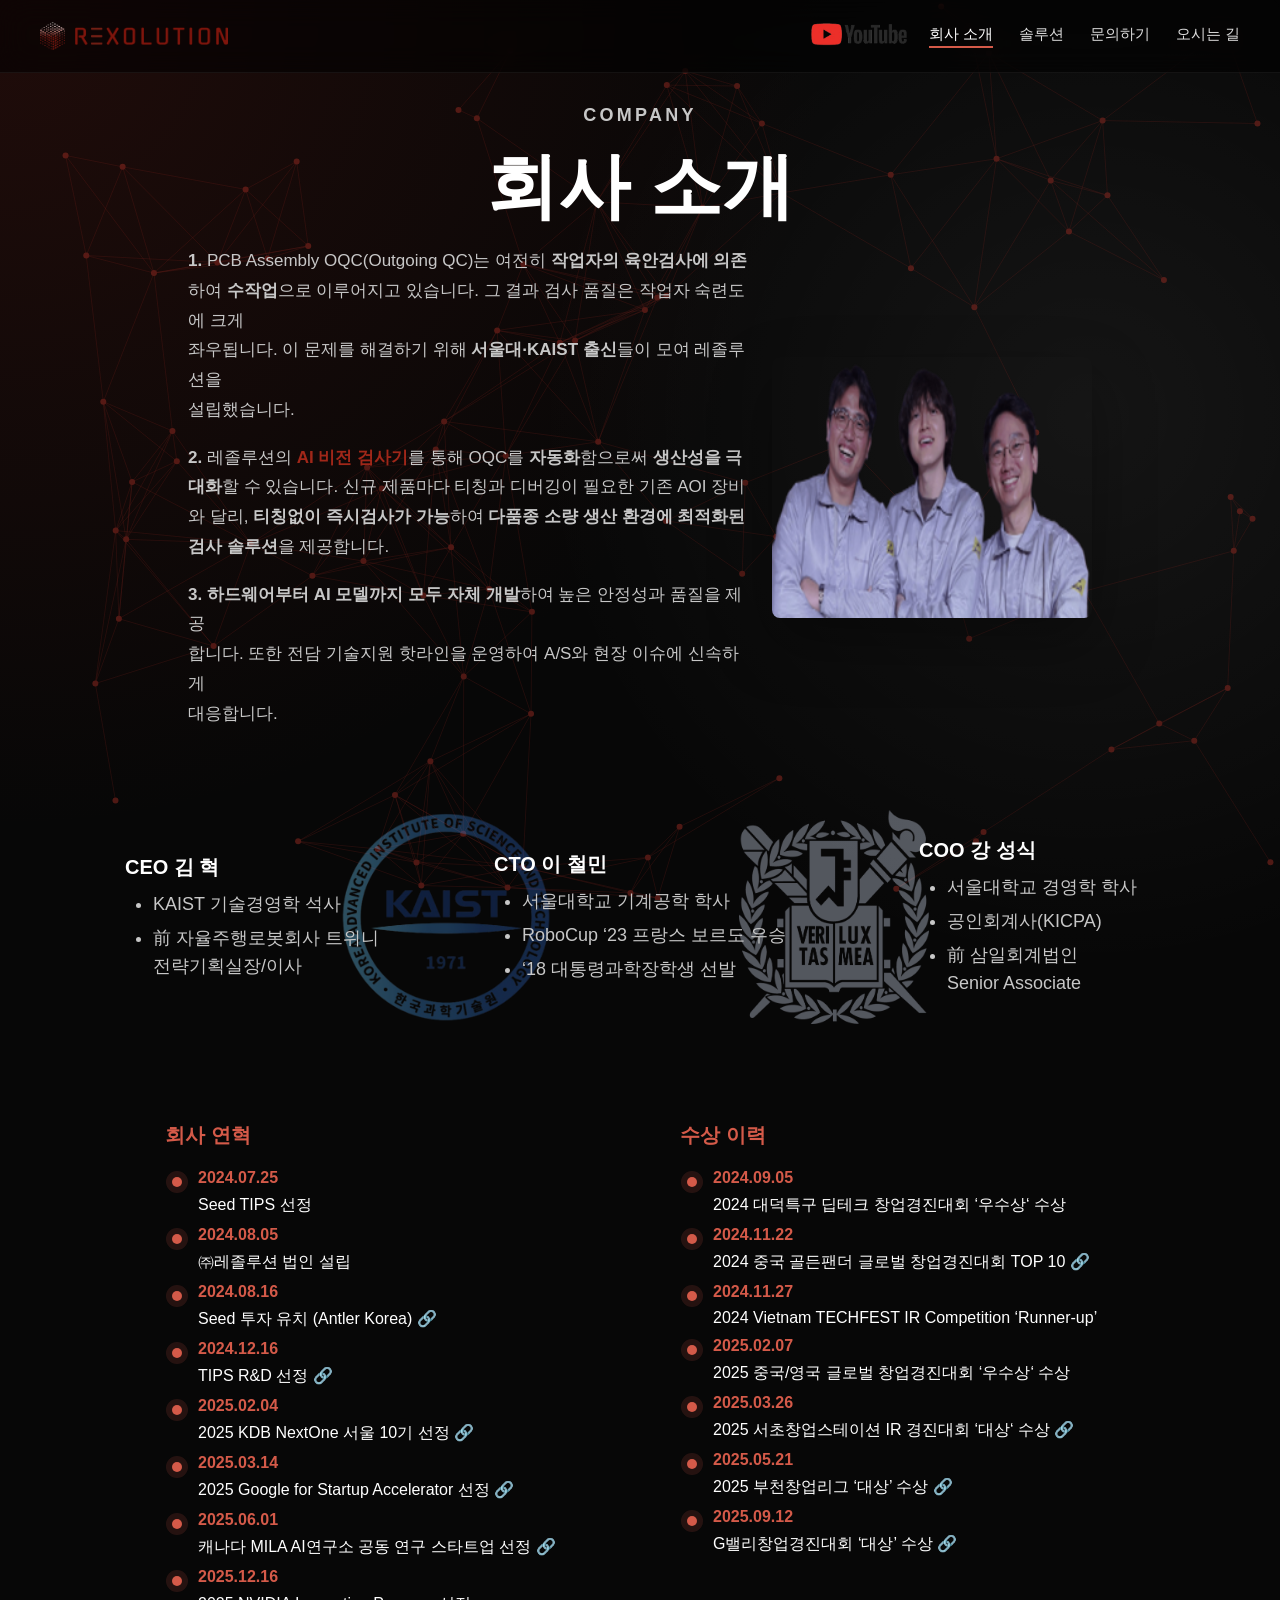
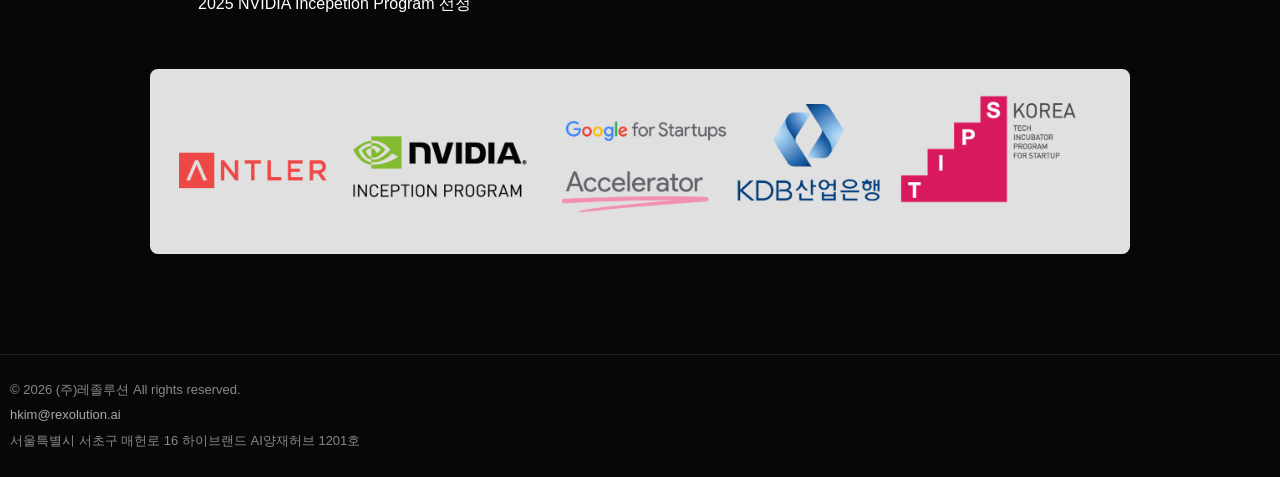
==== about.html @ be4650de "fix image path" ====
<!DOCTYPE html>
<html lang="ko">
<head>
<meta charset="UTF-8">
<meta name="viewport" content="width=device-width, initial-scale=1.0">
<title>About Us | Rexolution</title>
<link rel="stylesheet" href="style.css">
</head>

<body>

<canvas id="ai-bg"></canvas>

<nav>
  <a class="logo" href="index.html" aria-label="Rexolution home">
    <img src="images/logo.png" alt="Rexolution logo">
    <img src="images/text.png" alt="Rexolution">
  </a>
  <div class="nav-links">
    <a class="nav-youtube" href="https://www.youtube.com/@Rexolution_KOR" target="_blank" rel="noopener noreferrer" aria-label="Rexolution YouTube">
      <img src="images/youtube.png" alt="">
    </a>
    <a href="about.html" class="active" aria-current="page">회사 소개</a>
    <a href="solution.html">솔루션</a>
    <a href="contact.html">문의하기</a>
    <a href="map.html">오시는 길</a>
  </div>
</nav>

<main>
  <section class="page-hero">
    <div class="page-hero-inner about-page-hero-inner">
      <p class="eyebrow">Company</p>
      <h1>회사 소개</h1>
      <div class="about-hero-grid">
        <div class="about-hero-copy">
          <p>
            <strong>1. </strong> PCB Assembly OQC(Outgoing QC)는 여전히 <strong>작업자의 육안검사에 의존</strong>하여 <strong>수작업</strong>으로 이루어지고 있습니다. 그 결과 검사 품질은 작업자 숙련도에 크게<br>좌우됩니다. 이 문제를 해결하기 위해 <strong>서울대·KAIST 출신</strong>들이 모여 레졸루션을<br>설립했습니다.
          </p>
          <p>
            <strong>2. </strong> 레졸루션의 <strong class="ai-highlight">AI 비전 검사기</strong>를 통해 OQC를 <strong>자동화</strong>함으로써 <strong>생산성을 극대화</strong>할 수 있습니다. 신규 제품마다 티칭과 디버깅이 필요한 기존 AOI 장비와 달리, <strong>티칭없이 즉시검사가 가능</strong>하여 <strong>다품종 소량 생산 환경에 최적화된 검사 솔루션</strong>을 제공합니다.
          </p>
          <p>
            <strong>3. </strong> <strong>하드웨어부터 AI 모델까지 모두 자체 개발</strong>하여 높은 안정성과 품질을 제공<br>합니다. 또한 전담 기술지원 핫라인을 운영하여 A/S와 현장 이슈에 신속하게<br>대응합니다.
          </p>
        </div>
        <div class="about-hero-image">
          <img src="images/people.png" alt="Rexolution team">
        </div>
      </div>

    </div>
  </section>

  <section class="content">
    <div class="content-block">
      <div class="leadership-panel">
        <div class="leadership-grid">
          <article class="leader-profile">
            <h3>CEO 김 혁</h3>
            <ul style="margin-left:12px;">
              <li>KAIST 기술경영학 석사</li>
              <li>前 자율주행로봇회사 트위니<br>전략기획실장/이사</li>
            </ul>
          </article>

          <img class="team-emblem team-emblem-kaist" src="images/kaist.png" alt="KAIST">

          <article class="leader-profile">
            <h3>CTO 이 철민</h3>
            <ul style="margin-left:12px;">
              <li>서울대학교 기계공학 학사</li>
              <li>RoboCup ‘23 프랑스 보르도 <span class="nowrap">우승</span></li>
              <li>‘18 대통령과학장학생 선발</li>
            </ul>
          </article>

          <img class="team-emblem team-emblem-snu" src="images/snu.png" alt="Seoul National University">

          <article class="leader-profile">
            <h3>COO 강 성식</h3>
            <ul style="margin-left:12px;">
              <li>서울대학교 경영학 학사</li>
              <li>공인회계사(KICPA)</li>
              <li>前 삼일회계법인<br>Senior Associate</li>
            </ul>
          </article>
        </div>
      </div>
    </div>

    <div class="content-block">
      <div class="history-awards" style="margin-left:40px;">
      <!-- History -->
      <div>
        <h3 class="sub-title">회사 연혁</h3>
        <div class="timeline-item" style="margin-left:25px; margin-bottom:10px;">
          <div class="year">2024.07.25</div>
          Seed TIPS 선정
        </div>

        <div class="timeline-item" style="margin-left:25px; margin-bottom:10px;">
          <div class="year">2024.08.05</div>
          ㈜레졸루션 법인 설립
        </div>

        <div class="timeline-item" style="margin-left:25px; margin-bottom:10px;">
          <div class="year">2024.08.16</div>
          <a href="https://www.unicornfactory.co.kr/article/2024100914080270742" target="_blank">
            Seed 투자 유치 (Antler Korea) 🔗
          </a>
        </div>

        <div class="timeline-item" style="margin-left:25px; margin-bottom:10px;">
          <div class="year">2024.12.16</div>
          <a href="https://www.mt.co.kr/future/2025/01/13/2025011314553277675" target="_blank">
            TIPS R&D 선정 🔗
          </a>
        </div>

        <div class="timeline-item" style="margin-left:25px; margin-bottom:10px;">
          <div class="year">2025.02.04</div>
          <a href="http://www.sbiztoday.kr/news/articleView.html?idxno=23555" target="_blank">
            2025 KDB NextOne 서울 10기 선정 🔗
          </a>
        </div>

        <div class="timeline-item" style="margin-left:25px; margin-bottom:10px;">
          <div class="year">2025.03.14</div>
          <a href="https://www.unicornfactory.co.kr/article/2025062415563980810" target="_blank">
            2025 Google for Startup Accelerator 선정 🔗
          </a>
        </div>

        <div class="timeline-item" style="margin-left:25px; margin-bottom:10px;">
          <div class="year">2025.06.01</div>
          <a href="https://platum.kr/archives/272086" target="_blank">
            캐나다 MILA AI연구소 공동 연구 스타트업 선정 🔗
          </a>
        </div>

        <div class="timeline-item" style="margin-left:25px; margin-bottom:10px;">
          <div class="year">2025.12.16</div>
            2025 NVIDIA Incepetion Program 선정
        </div>
      </div>

      <!-- Awards -->
      <div>
        <h3 class="sub-title">수상 이력</h3>
        <div class="timeline-item" style="margin-left:25px; margin-bottom:10px;">
          <div class="year">2024.09.05</div>
          2024 대덕특구 딥테크 창업경진대회 ‘우수상‘ 수상
        </div>

        <div class="timeline-item" style="margin-left:25px; margin-bottom:10px;">
          <div class="year">2024.11.22</div>
          <a href="https://wowtale.net/2024/11/26/233694/" target="_blank">
            2024 중국 골든팬더 글로벌 창업경진대회 TOP 10 🔗
          </a>
        </div>

        <div class="timeline-item" style="margin-left:25px; margin-bottom:10px;">
          <div class="year">2024.11.27</div>
          2024 Vietnam TECHFEST IR Competition ‘Runner-up’
        </div>

        <div class="timeline-item" style="margin-left:25px; margin-bottom:10px;">
          <div class="year">2025.02.07</div>
          2025 중국/영국 글로벌 창업경진대회 ‘우수상‘ 수상
        </div>

        <div class="timeline-item" style="margin-left:25px; margin-bottom:10px;">
          <div class="year">2025.03.26</div>
          <a href="https://blog.naver.com/bakbht/223829541240" target="_blank">
            2025 서초창업스테이션 IR 경진대회 ‘대상‘ 수상 🔗
          </a>
        </div>

        <div class="timeline-item" style="margin-left:25px; margin-bottom:10px;">
          <div class="year">2025.05.21</div>
          <a href="https://www.ohmynews.com/NWS_Web/View/at_pg.aspx?CNTN_CD=A0003135149" target="_blank">
            2025 부천창업리그 ‘대상’ 수상 🔗
          </a>
        </div>

        <div class="timeline-item" style="margin-left:25px; margin-bottom:10px;">
          <div class="year">2025.09.12</div>
          <a href="https://www.todayenergy.kr/news/articleView.html?idxno=288999" target="_blank">
            G밸리창업경진대회 ‘대상’ 수상 🔗
          </a>
        </div>
      </div>
    </div>
      <div class="partner-panel">
        <img class="partner-image" src="images/partner.png" alt="Rexolution partners">
      </div>
    </div>
  </section>
</main>

<script src="bg.js"></script>
<footer class="site-footer">
  <p>© 2026 (주)레졸루션 All rights reserved.</p>
  <p><a href="mailto:hkim@rexolution.ai">hkim@rexolution.ai</a></p>
  <p>서울특별시 서초구 매헌로 16 하이브랜드 AI양재허브 1201호</p>
</footer>
</body>
</html>
---- style.css ----
:root {
  --main-red: #7a1e14;
  --accent: #d45a49;
  --bg: #070707;
  --panel: rgba(17, 17, 17, 0.84);
  --border: rgba(255, 255, 255, 0.1);
  --text: #ffffff;
  --text-soft: #c7c7c7;
  --shadow: 0 24px 60px rgba(0, 0, 0, 0.35);
}

* {
  margin: 0;
  padding: 0;
  box-sizing: border-box;
}

html {
  scroll-behavior: smooth;
}

body {
  min-height: 100vh;
  overflow-x: hidden;
  font-family: "Segoe UI", sans-serif;
  color: var(--text);
  background:
    radial-gradient(circle at top left, rgba(122, 30, 20, 0.22), transparent 34%),
    radial-gradient(circle at 85% 20%, rgba(255, 255, 255, 0.06), transparent 28%),
    var(--bg);
}

/* AI Background */
#ai-bg {
  position: fixed;
  inset: 0;
  width: 100%;
  height: 100%;
  z-index: 0;
  opacity: 0.42;
  pointer-events: none;
}

main,
section {
  position: relative;
  z-index: 1;
}

/* NAV */
nav {
  position: fixed;
  top: 0;
  left: 0;
  z-index: 20;
  width: 100%;
  padding: 22px 40px;
  display: flex;
  justify-content: space-between;
  align-items: center;
  gap: 20px;
  background: rgba(0, 0, 0, 0.55);
  backdrop-filter: blur(14px);
  border-bottom: 1px solid rgba(255, 255, 255, 0.06);
}

.logo {
  display: flex;
  align-items: center;
  gap: 10px;
  text-decoration: none;
}

.logo img:first-child {
  height: 28px;
}

.logo img:last-child {
  height: 18px;
}

.nav-links {
  display: flex;
  align-items: center;
  flex-wrap: wrap;
  gap: 26px;
}

.nav-links a {
  position: relative;
  padding-bottom: 4px;
  color: #ddd;
  text-decoration: none;
  font-size: 15px;
  transition: color 0.2s ease;
}

.nav-links .nav-youtube {
  display: block;
  position: relative;
  width: 106px;
  height: 26px;
  margin-right: -14px;
  overflow: hidden;
  padding-bottom: 0;
}

.nav-youtube img {
  display: block;
  position: absolute;
  left: -57px;
  top: -40px;
  max-width: none;
  width: auto;
  height: 110px;
  object-fit: contain;
}

.nav-links a::after {
  content: "";
  position: absolute;
  left: 0;
  bottom: 0;
  width: 100%;
  height: 2px;
  background: var(--accent);
  transform: scaleX(0);
  transform-origin: left;
  transition: transform 0.2s ease;
}

.nav-links .nav-youtube::after {
  display: none;
}

.nav-links a:hover,
.nav-links a.active {
  color: #fff;
}

.nav-links a:hover::after,
.nav-links a.active::after {
  transform: scaleX(1);
}

/* HERO */
.hero,
.page-hero {
  display: flex;
  align-items: center;
  justify-content: center;
  text-align: center;
  padding-left: 24px;
  padding-right: 24px;
}

.hero {
  min-height: 100vh;
  padding-top: 120px;
  padding-bottom: 80px;
}

.page-hero {
  min-height: 240px;
  padding-top: 100px;
  padding-bottom: 40px;
}

.hero-inner,
.page-hero-inner {
  max-width: 760px;
}

.eyebrow {
  margin-bottom: 18px;
  color: var(--accent);
  font-size: 14px;
  font-weight: 700;
  letter-spacing: 0.18em;
  text-transform: uppercase;
}

.hero h1,
.page-hero h1 {
  margin-bottom: 22px;
  font-size: clamp(44px, 9vw, 72px);
  line-height: 1.05;
}

.hero p,
.page-hero p,
.card p,
.timeline-item p {
  color: var(--text-soft);
  line-height: 1.7;
}

.hero p {
  font-size: 20px;
}

.page-hero p {
  font-size: 18px;
}

.about-page-hero-inner {
  width: 100%;
  max-width: 1120px;
}

.about-hero-grid {
  display: grid;
  grid-template-columns: minmax(0, 560px) minmax(260px, 320px);
  gap: 24px;
  align-items: center;
  justify-content: center;
  margin-top: 8px;
  text-align: left;
}

.about-hero-copy {
  display: grid;
  gap: 18px;
  max-width: 560px;
}

.about-hero-copy p {
  margin: 0;
  color: var(--text-soft);
  font-size: 17px;
  line-height: 1.75;
}

.about-hero-copy strong {
  color: inherit;
  font-weight: 800;
}

.about-hero-copy .ai-highlight {
  color: #a02719;
  font-weight: 800;
}

.about-hero-image {
  justify-self: start;
  width: min(100%, 350px);
}

.about-hero-image img {
  display: block;
  width: 100%;
  border-radius: 8px;
  box-shadow: var(--shadow);
}

.highlight {
  color: var(--accent);
}

/* BUTTON */
.btn {
  margin-top: 30px;
  display: inline-block;
  padding: 14px 28px;
  border-radius: 999px;
  color: white;
  text-decoration: none;
  background: linear-gradient(135deg, var(--main-red), #9b2d21);
  box-shadow: var(--shadow);
  transition: transform 0.2s ease, box-shadow 0.2s ease;
}

.btn:hover {
  transform: translateY(-1px);
  box-shadow: 0 18px 40px rgba(122, 30, 20, 0.35);
}

.hero-actions {
  display: flex;
  justify-content: center;
  flex-wrap: wrap;
  gap: 14px;
}

/* CONTENT */
.content {
  max-width: 1150px;
  margin: 0 auto 100px;
  padding: 0 60px;
}

.section-title {
  margin-bottom: 18px;
  font-size: 32px;
}

.section-copy {
  max-width: 760px;
  margin: 0 auto 36px;
  color: var(--text-soft);
  text-align: center;
  line-height: 1.7;
}

.content-block + .content-block {
  margin-top: 56px;
}

.leadership-panel {
  width: min(100vw - 48px, 1280px);
  min-height: 180px;
  margin-left: 50%;
  padding: 42px 36px;
  border: 0;
  background: transparent;
  box-shadow: none;
  color: var(--text);
  transform: translateX(-50%);
}

.team-emblem {
  position: relative;
  z-index: 0;
  align-self: center;
  justify-self: center;
  width: 188px;
  max-width: none;
  max-height: 214px;
  object-fit: contain;
  opacity: 0.38;
  pointer-events: none;
}

.team-emblem-kaist {
  width: 210px;
}

.team-emblem-snu {
  width: 194px;
}

.leadership-grid {
  display: grid;
  width: min(100%, 1120px);
  margin: 0 auto;
  grid-template-columns: minmax(220px, 1fr) 44px minmax(220px, 1fr) 44px minmax(220px, 1fr);
  gap: 0;
  align-items: center;
}

.leader-profile {
  position: relative;
  z-index: 1;
  width: max-content;
  max-width: 100%;
  justify-self: center;
}

.leader-profile h3 {
  margin-bottom: 10px;
  color: var(--text);
  font-size: 20px;
  font-weight: 800;
}

.leader-profile ul {
  display: grid;
  gap: 6px;
  margin: 0;
  padding-left: 16px;
}

.leader-profile li {
  color: var(--text-soft);
  font-size: 18px;
  line-height: 1.55;
}

.partner-panel {
  width: min(100%, 980px);
  margin: 44px auto 0;
  padding: 24px 28px;
  border: 1px solid rgba(255, 255, 255, 0.24);
  border-radius: 8px;
  background: rgba(255, 255, 255, 0.88);
  backdrop-filter: blur(8px);
}

.partner-image {
  display: block;
  width: 100%;
  margin: 0 auto;
}

.nowrap {
  white-space: nowrap;
}

.grid,
.contact-grid {
  display: grid;
  grid-template-columns: repeat(auto-fit, minmax(230px, 1fr));
  gap: 20px;
}

.card-grid {
  display: grid;
  grid-template-columns: repeat(2, 1fr);  /* 2칸 */
  gap: 30px;
}

@media (max-width: 768px) {
  .card-grid {
    grid-template-columns: 1fr;
  }
}

@media (max-width: 768px) {
  .card {
    padding: 20px;
  }
}

@media (max-width: 768px) {
  .section-title {
    font-size: 22px;
  }

  .card h3 {
    font-size: 18px;
  }
}

.card {
  padding: 28px;
  border: 1px solid var(--border);
  border-radius: 20px;
  background: var(--panel);
  box-shadow: var(--shadow);
  backdrop-filter: blur(12px);
}

.card:hover {
  transform: translateY(-8px);   /* 살짝 위로 */
  box-shadow: 0 10px 30px rgba(0,0,0,0.4);
  border-color: var(--main-red);   /* 포인트 컬러 강조 */
  border-width: 2px;
}

@media (max-width: 768px) {
  .card:hover {
    transform: none;
    box-shadow: none;
  }
}

.card.no-hover:hover {
  transform: none;
  box-shadow: none;
  border-color: rgba(255,255,255,0.05);
  background: #111;
}

.card.no-hover:hover h3 {
  color: inherit;
}

.card h3 {
  margin-bottom: 12px;
  font-size: 20px;
}

/* TIMELINE */
.timeline {
  display: grid;
  gap: 24px;
  margin-left: 30px;
  padding-left: 26px;
  border-left: 2px solid rgba(212, 90, 73, 0.65);
}

.timeline-item {
  position: relative;
  padding-left: 8px;
}

.timeline-item::before {
  content: "";
  position: absolute;
  left: -18px;
  top: 8px;
  width: 10px;
  height: 10px;
  border-radius: 999px;
  background: var(--accent);
  box-shadow: 0 0 0 6px rgba(212, 90, 73, 0.15);
}

.year {
  margin-bottom: 8px;
  color: var(--accent);
  font-weight: 700;
}

.timeline-item a,
.contact-link {
  color: white;
  text-decoration: none;
}

.timeline-item a:hover,
.contact-link:hover {
  color: var(--accent);
}

.contact-link {
  word-break: break-word;
}

/* MOBILE */
@media (max-width: 768px) {
  nav {
    padding: 18px 20px;
    flex-wrap: wrap;
  }

  .logo img:first-child {
    height: 24px;
  }

  .logo img:last-child {
    height: 16px;
  }

  .nav-links {
    width: 100%;
    gap: 18px;
  }

  .hero h1,
  .page-hero h1 {
    font-size: clamp(36px, 12vw, 48px);
  }

  .hero {
    padding-top: 160px;
    padding-bottom: 72px;
  }

  .hero p,
  .page-hero p {
    font-size: 16px;
  }

  .page-hero {
    min-height: auto;
    padding-top: 140px;
    padding-bottom: 28px;
  }

  .about-hero-grid {
    grid-template-columns: 1fr;
    gap: 18px;
    text-align: left;
  }

  .about-hero-copy p {
    font-size: 15px;
  }

  .about-hero-image {
    max-width: 420px;
    margin: 0 auto;
  }

  .content {
    margin-bottom: 72px;
    padding: 0 20px;
  }

  .section-title {
    font-size: 28px;
  }

  .leadership-panel {
    padding: 28px 22px;
  }

  .leadership-grid {
    grid-template-columns: 1fr;
    gap: 10px;
  }

  .team-emblem {
    width: 170px;
    max-height: 188px;
    opacity: 0.32;
  }
}

.grid.team-grid {
  display: grid;
  grid-template-columns: repeat(3, 1fr);
  gap: 20px;
}

.team-card {
  display: flex;
  align-items: flex-start;
  gap: 18px;
}

.team-card-media {
  flex: 0 0 104px;
}

.team-card-media img {
  display: block;
  width: 100%;
  aspect-ratio: 3 / 4;
  object-fit: cover;
  border-radius: 14px;
}

.team-card-body {
  flex: 1;
  min-width: 0;
}

.team-card-header {
  margin-bottom: 12px;
}

.team-card-header h3 {
  margin-bottom: 4px;
}

.team-card-header p {
  margin: 0;
  color: var(--text-soft);
  font-size: 15px;
  font-weight: 600;
}

.team-description {
  display: grid;
  gap: 4px;
}

.team-description p {
  margin: 0;
  line-height: 1.6;
}

@media (max-width: 900px) {
  .grid.team-grid {
    grid-template-columns: repeat(2, 1fr);
  }
}

@media (max-width: 600px) {
  .grid.team-grid {
    grid-template-columns: 1fr;
  }

  .team-card {
    gap: 14px;
  }

  .team-card-media {
    flex-basis: 88px;
  }

  .team-card-header h3 {
    font-size: 18px;
  }

  .team-card-header p {
    font-size: 14px;
  }
}

.link-icon {
  font-size: 12px;
  margin-left: 6px;
  opacity: 0.7;
}

.linkedin img {
  vertical-align: middle;
  opacity: 0.7;
  transition: 0.2s;
}

.linkedin img:hover {
  opacity: 1;
  transform: translateY(-2px);
}

.history-awards {
  display:grid;
  grid-template-columns: 1fr 1fr;
  gap:40px;
}

@media (max-width: 768px) {
  .history-awards {
    grid-template-columns: 1fr;
  }
}

.sub-title {
  margin-bottom:20px;
  font-size:20px;
  font-weight:600;
  color:var(--accent);
}

.name-row {
  display: flex;
  align-items: center;
  gap: 8px;
}

.name-row h3 {
  margin: 0;
}

.contact-grid {
  display: grid;
  grid-template-columns: 1fr; /* 위아래 배치 */
  gap: 20px;
}

.contact-form {
  display:flex;
  flex-direction:column;
  gap:14px;
}

.form-row {
  display:flex;
  gap:10px;
}

.form-row input {
  flex:1;
}

.contact-form input,
.contact-form textarea {
  background:#0e0e0e;
  border:1px solid #333;
  padding:12px;
  color:white;
  border-radius:6px;
  box-sizing: border-box;
}

.contact-form textarea {
  height:140px;
  resize:none;
}

.contact-form .btn.contact-submit {
  width: auto;
  min-width: 170px;
  margin-top: 6px;
  align-self: center;
  padding-left: 22px;
  padding-right: 22px;
  text-align: center;
}

.contact-form input:focus,
.contact-form textarea:focus {
  outline:none;
  border-color:var(--main-red);
}

.site-footer {
  margin-top: 80px;
  padding: 20px 10px;
  text-align: left;
  font-size: 13px;
  color: #888;
  border-top: 1px solid rgba(255,255,255,0.1);
}

.site-footer a {
  color: #aaa;
  text-decoration: none;
}

.site-footer a:hover {
  color: #fff;
}

.site-footer p {
  margin: 5px 0;
}

.site-footer {
  line-height: 1.6;
}

.video-wrap {
  width: 60%;
  aspect-ratio: 16 / 9;
}

.solution-video-section {
  display: flex;
  flex-direction: column;
  align-items: center;
  margin-bottom: 15px;
}

.video-switcher {
  display: flex;
  justify-content: center;
  flex-wrap: wrap;
  gap: 12px;
  margin-top: 18px;
}

.video-switch-button {
  margin-top: 0;
  border: 0;
  cursor: pointer;
  font: inherit;
}

.video-switch-button.active {
  box-shadow: 0 0 0 2px rgba(255, 255, 255, 0.2), var(--shadow);
}

/* 🔥 모바일 */
@media (max-width: 768px) {
  .video-wrap {
    width: 90%;
  }
  .video-switcher {
    width: 90%;
  }
  .form-row {
    flex-direction: column;
  }
}

.ai-vision-card {
  margin-top: 28px;
  padding: 24px 28px;
  border: 1px solid var(--border);
  border-radius: 20px;
  background: var(--panel);
  box-shadow: var(--shadow);
  backdrop-filter: blur(12px);
}

.ai-vision-card + .ai-vision-card {
  margin-top: 40px;
}

.ai-vision-title-card {
  margin-bottom: 20px;
}

.ai-vision-title-card h3 {
  margin-bottom: 10px;
  font-size: 24px;
}

.ai-vision-title-card p {
  color: var(--text-soft);
  line-height: 1.7;
}

.defect-scope-list {
  display: grid;
  gap: 28px;
}

.defect-type-group p {
  margin-bottom: 14px;
  color: var(--text-soft);
  line-height: 1.7;
}

.defect-type-group strong {
  color: var(--text);
  font-weight: 800;
}

.defect-type-images {
  display: grid;
  gap: 12px;
}

.defect-type-images img {
  display: block;
  width: 100%;
  border-radius: 12px;
  background: #111;
}

.top-pair-grid,
.ai-pair-grid {
  display: grid;
  grid-template-columns: repeat(2, 1fr);
  gap: 20px;
}

.ai-tech2-grid {
  display: grid;
  grid-template-columns: 1fr;
  gap: 24px;
}

.ai-pair-images {
  display: grid;
  grid-template-columns: 1fr 1fr;
  gap: 12px;
  align-items: center;
}

.ai-pair-images img {
  width: 100%;
  display: block;
  border-radius: 12px;
  background: #111;
}

/* 기존 개별 작은 카드 테두리 제거 */
.ai-pair-card,
.ai-vision-group {
  padding: 0;
  border: 0;
  background: transparent;
}

@media (max-width: 768px) {
  .ai-vision-card {
    padding: 20px;
  }

  .top-pair-grid,
  .ai-pair-grid,
  .ai-pair-images {
    grid-template-columns: 1fr;
  }

  .ai-vision-title-card h3 {
    font-size: 20px;
  }
}

.ai-tech2-grid {
  display: grid;
  grid-template-columns: 1fr 1fr;
  gap: 24px;
}

.ai-tech2-column {
  display: flex;
  flex-direction: column;
  gap: 14px;
  padding: 18px;
  border: 1px solid var(--border);
  border-radius: 16px;
  background: rgba(255,255,255,0.02);
}

.ai-tech2-label {
  margin: 0;
  font-size: 18px;
  font-weight: 700;
  color: var(--accent);
  text-align: center;
}

.ai-tech2-images {
  display: grid;
  grid-template-columns: 1fr 1fr;
  gap: 12px;
}

.ai-tech2-images img {
  width: 100%;
  display: block;
  border-radius: 12px;
  background: #111;
}

@media (max-width: 768px) {
  .ai-tech2-grid {
    grid-template-columns: 1fr;
  }
}
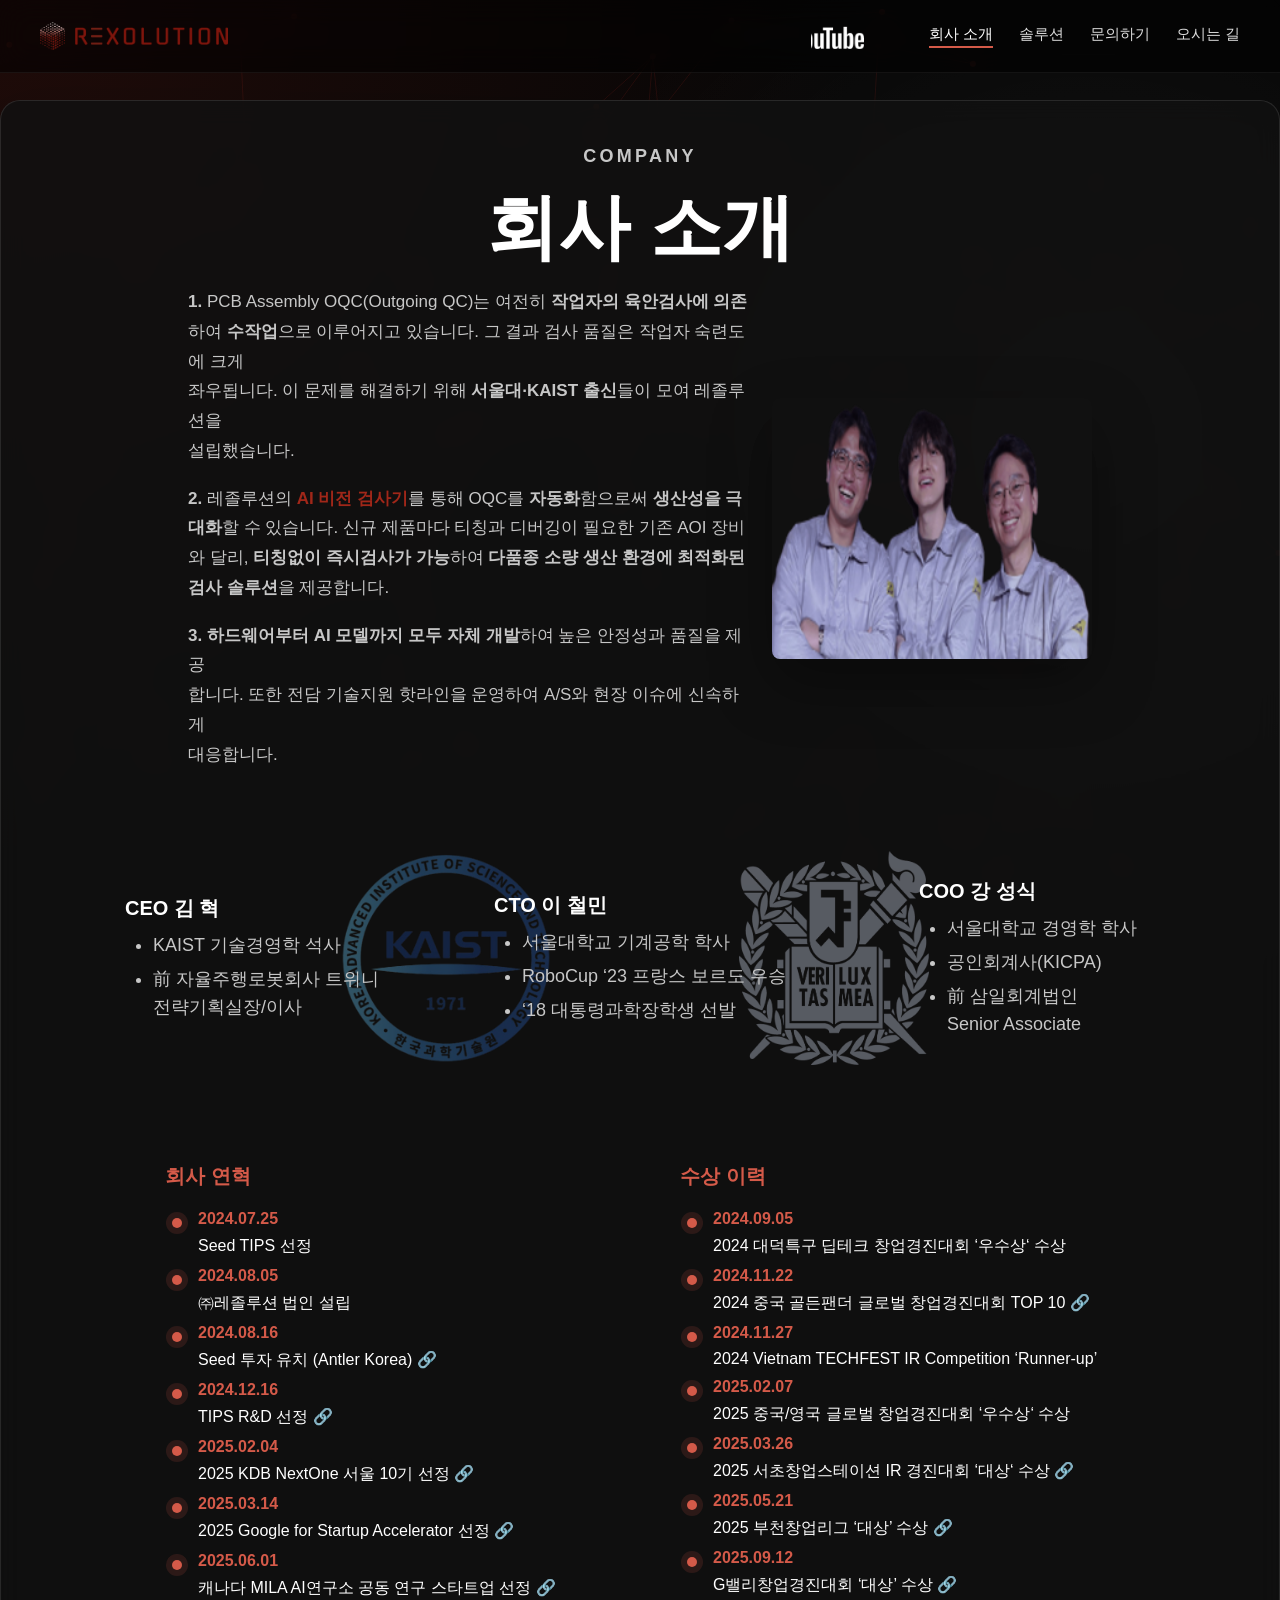
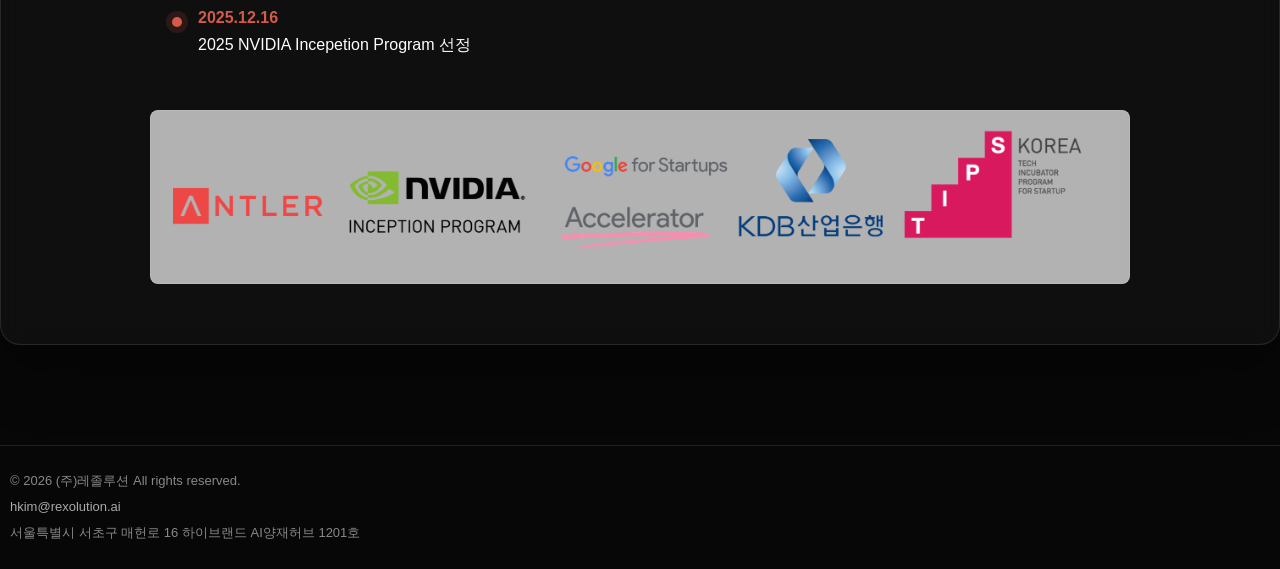
==== commit b9062ae5: "fix image path" ====
--- a/about.html
+++ b/about.html
@@ -28,6 +28,7 @@
 </nav>
 
 <main>
+  <div class="about-card-shell">
   <section class="page-hero">
     <div class="page-hero-inner about-page-hero-inner">
       <p class="eyebrow">Company</p>
@@ -197,6 +198,7 @@
       </div>
     </div>
   </section>
+  </div>
 </main>
 
 <script src="bg.js"></script>
--- a/style.css
+++ b/style.css
@@ -203,6 +203,26 @@
   font-size: 18px;
 }
 
+.about-card-shell {
+  max-width: 1280px;
+  margin: 100px auto 100px;
+  padding: 0 0 60px;
+  border: 1px solid var(--border);
+  border-radius: 20px;
+  background: var(--panel);
+  box-shadow: var(--shadow);
+  backdrop-filter: blur(12px);
+}
+
+.about-card-shell .page-hero {
+  min-height: auto;
+  padding-top: 40px;
+}
+
+.about-card-shell .content {
+  margin-bottom: 0;
+}
+
 .about-page-hero-inner {
   width: 100%;
   max-width: 1120px;
@@ -379,11 +399,11 @@
 .partner-panel {
   width: min(100%, 980px);
   margin: 44px auto 0;
-  padding: 24px 28px;
-  border: 1px solid rgba(255, 255, 255, 0.24);
+  padding: 18px 22px;
+  border: 1px solid rgba(255, 255, 255, 0.12);
   border-radius: 8px;
-  background: rgba(255, 255, 255, 0.88);
-  backdrop-filter: blur(8px);
+  background: rgba(255, 255, 255, 0.68);
+  backdrop-filter: blur(6px);
 }
 
 .partner-image {
@@ -558,6 +578,15 @@
     padding-bottom: 28px;
   }
 
+  .about-card-shell {
+    margin: 120px 16px 72px;
+    padding-bottom: 36px;
+  }
+
+  .about-card-shell .page-hero {
+    padding-top: 32px;
+  }
+
   .about-hero-grid {
     grid-template-columns: 1fr;
     gap: 18px;
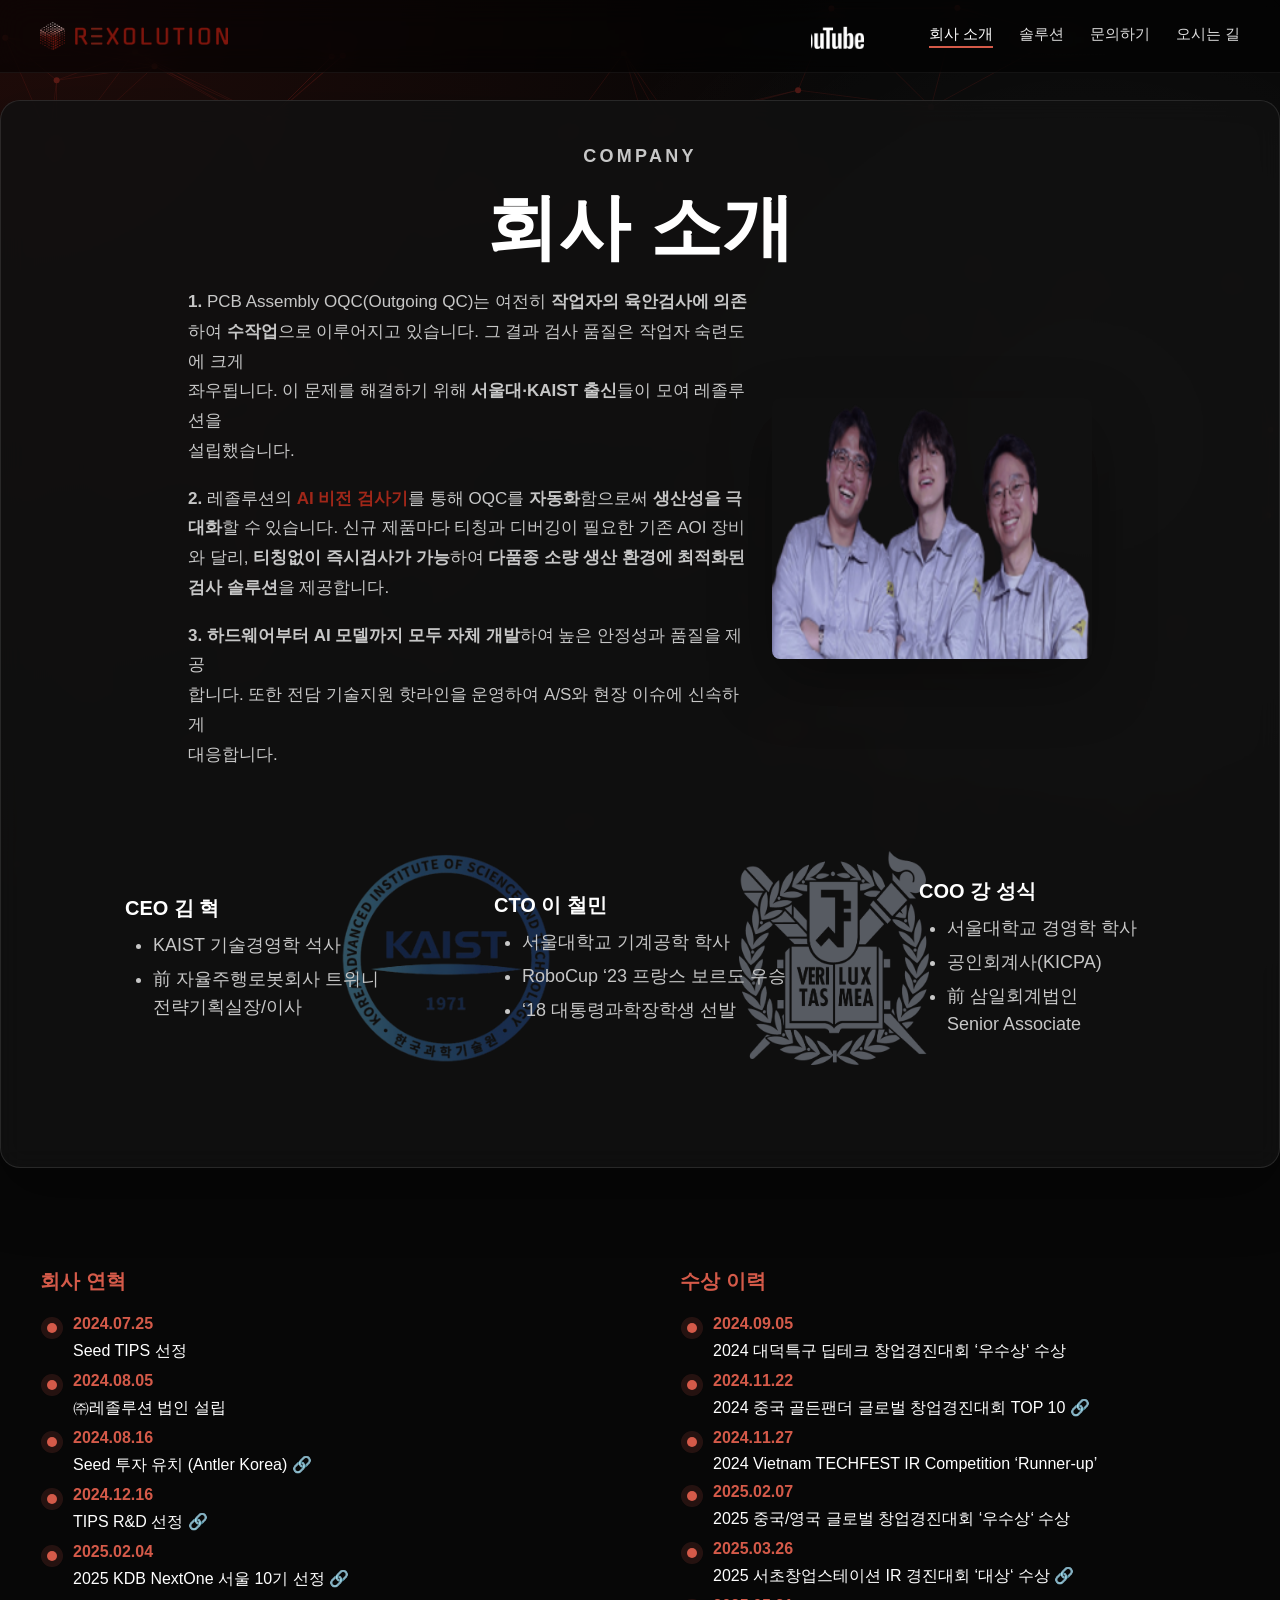
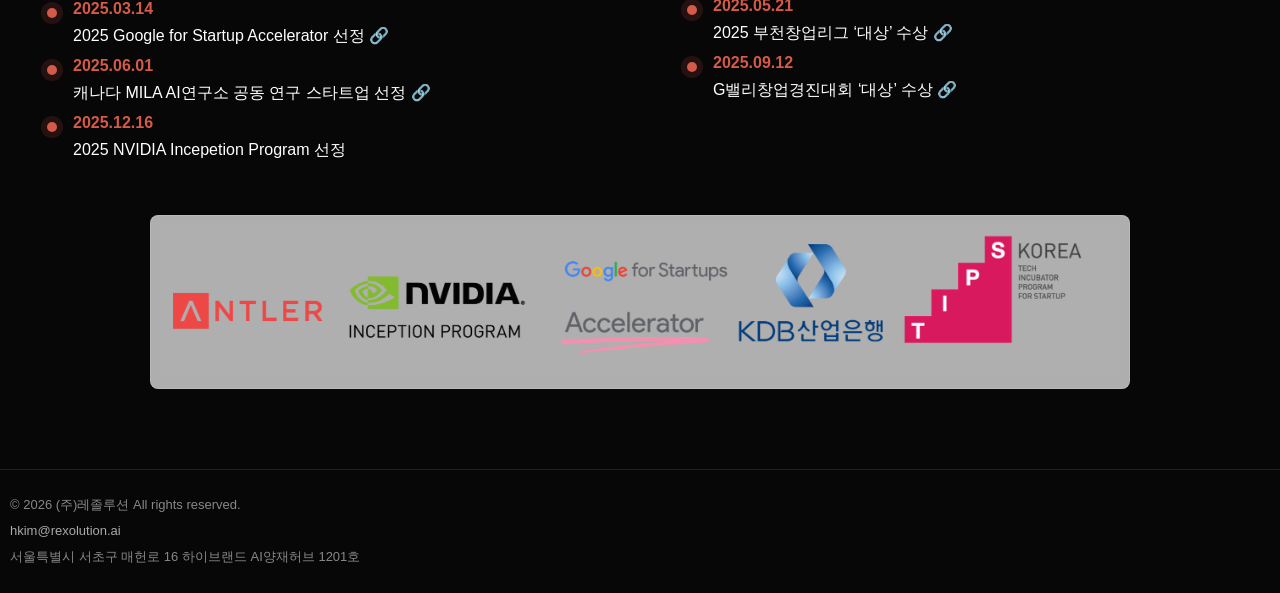
==== commit 27884123: "fix image path" ====
--- a/about.html
+++ b/about.html
@@ -89,6 +89,7 @@
         </div>
       </div>
     </div>
+    </div>
 
     <div class="content-block">
       <div class="history-awards" style="margin-left:40px;">
@@ -198,7 +199,7 @@
       </div>
     </div>
   </section>
-  </div>
+  
 </main>
 
 <script src="bg.js"></script>
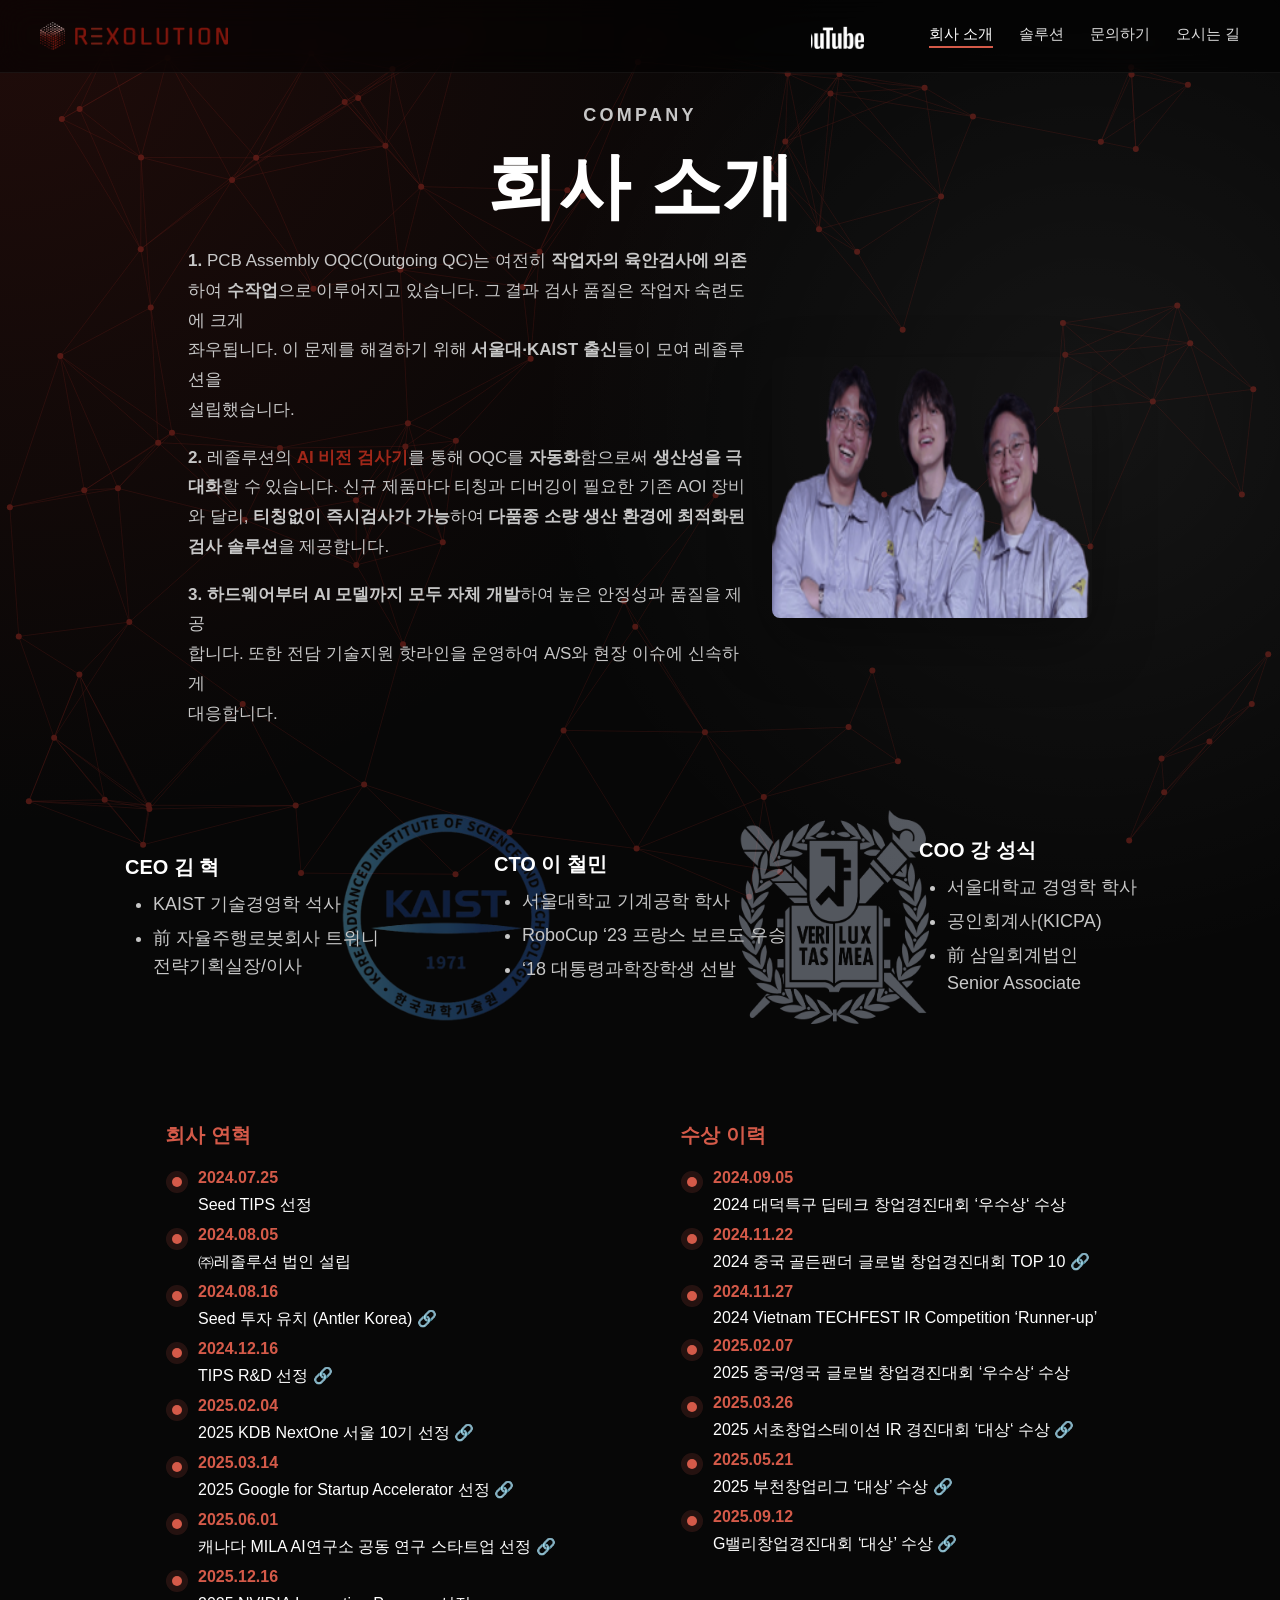
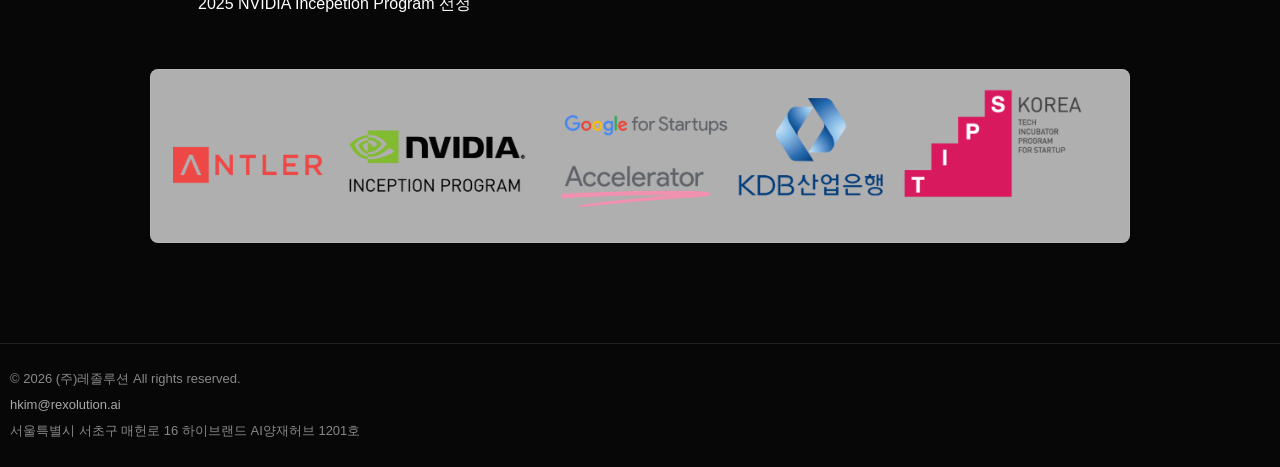
==== commit 65399064: "fix image path" ====
--- a/about.html
+++ b/about.html
@@ -28,7 +28,6 @@
 </nav>
 
 <main>
-  <div class="about-card-shell">
   <section class="page-hero">
     <div class="page-hero-inner about-page-hero-inner">
       <p class="eyebrow">Company</p>
@@ -89,7 +88,6 @@
         </div>
       </div>
     </div>
-    </div>
 
     <div class="content-block">
       <div class="history-awards" style="margin-left:40px;">
@@ -199,7 +197,6 @@
       </div>
     </div>
   </section>
-  
 </main>
 
 <script src="bg.js"></script>
--- a/style.css
+++ b/style.css
@@ -203,26 +203,6 @@
   font-size: 18px;
 }
 
-.about-card-shell {
-  max-width: 1280px;
-  margin: 100px auto 100px;
-  padding: 0 0 60px;
-  border: 1px solid var(--border);
-  border-radius: 20px;
-  background: var(--panel);
-  box-shadow: var(--shadow);
-  backdrop-filter: blur(12px);
-}
-
-.about-card-shell .page-hero {
-  min-height: auto;
-  padding-top: 40px;
-}
-
-.about-card-shell .content {
-  margin-bottom: 0;
-}
-
 .about-page-hero-inner {
   width: 100%;
   max-width: 1120px;
@@ -578,15 +558,6 @@
     padding-bottom: 28px;
   }
 
-  .about-card-shell {
-    margin: 120px 16px 72px;
-    padding-bottom: 36px;
-  }
-
-  .about-card-shell .page-hero {
-    padding-top: 32px;
-  }
-
   .about-hero-grid {
     grid-template-columns: 1fr;
     gap: 18px;
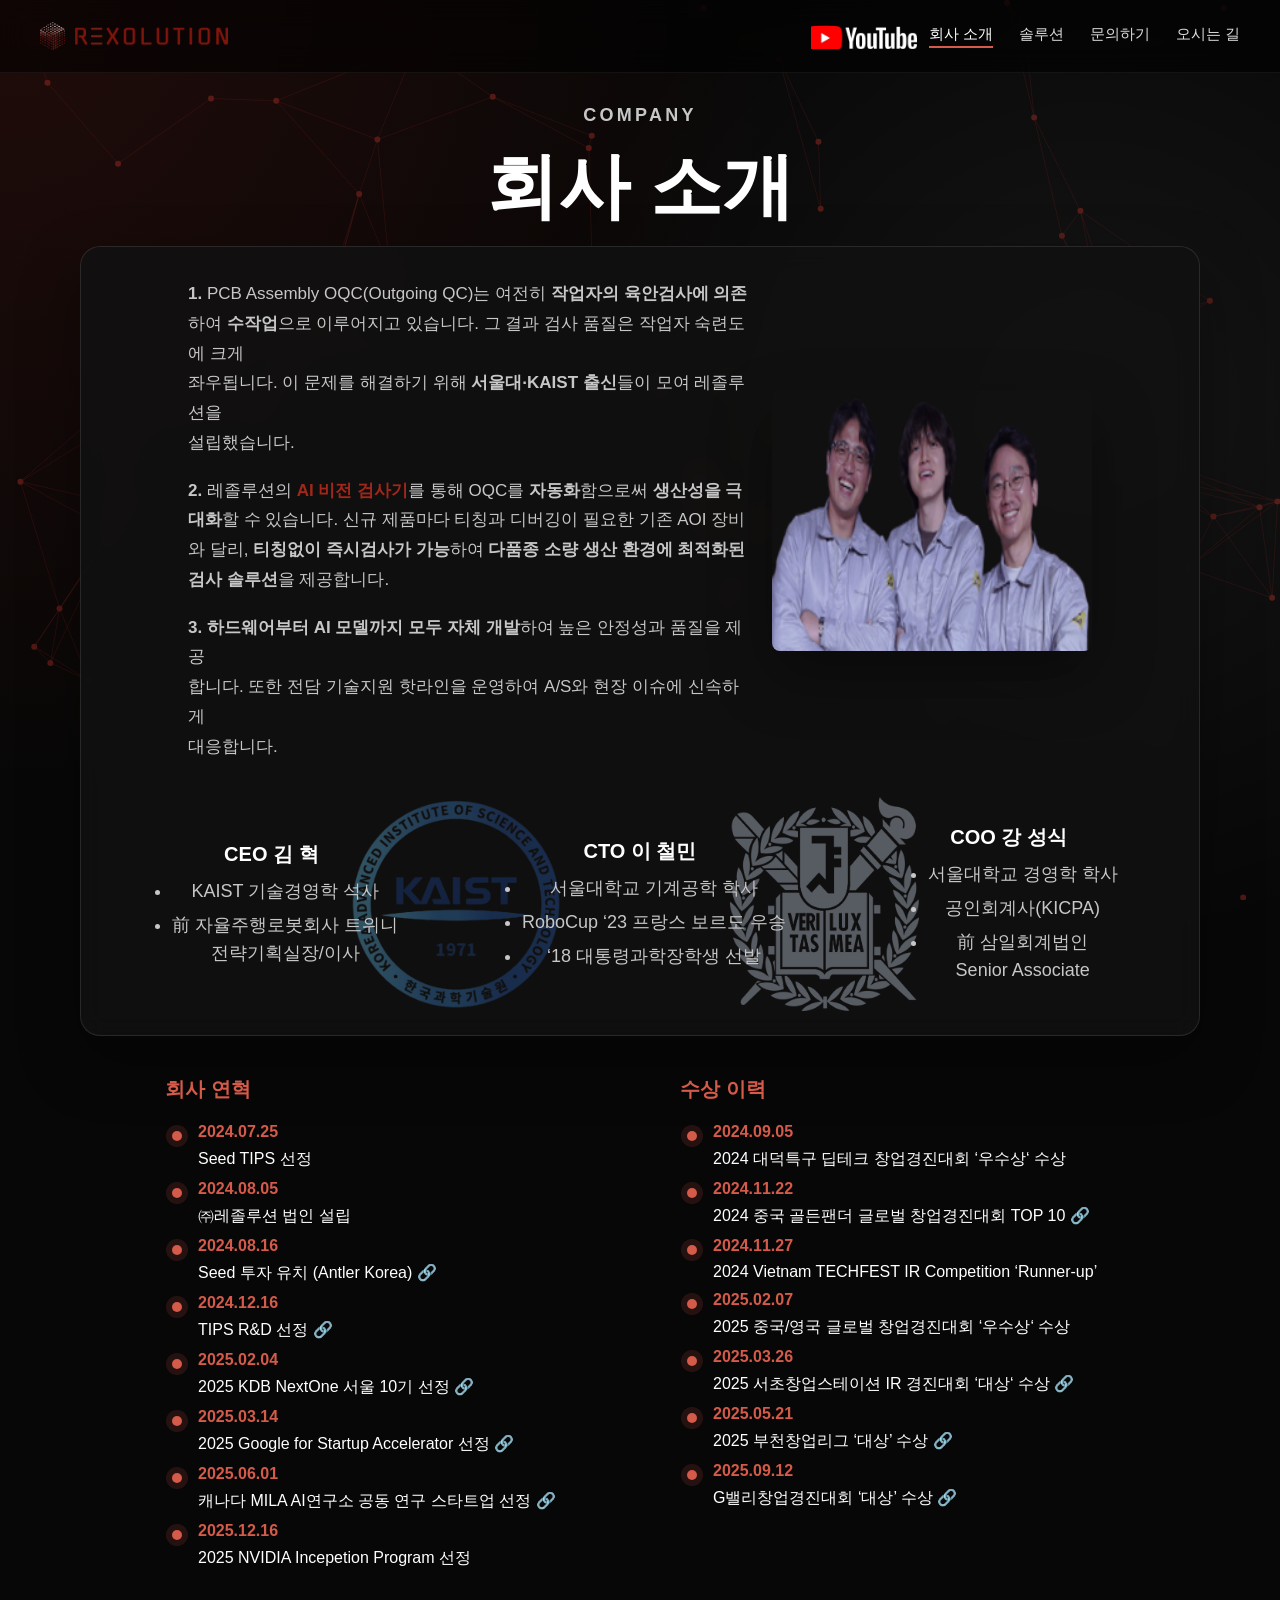
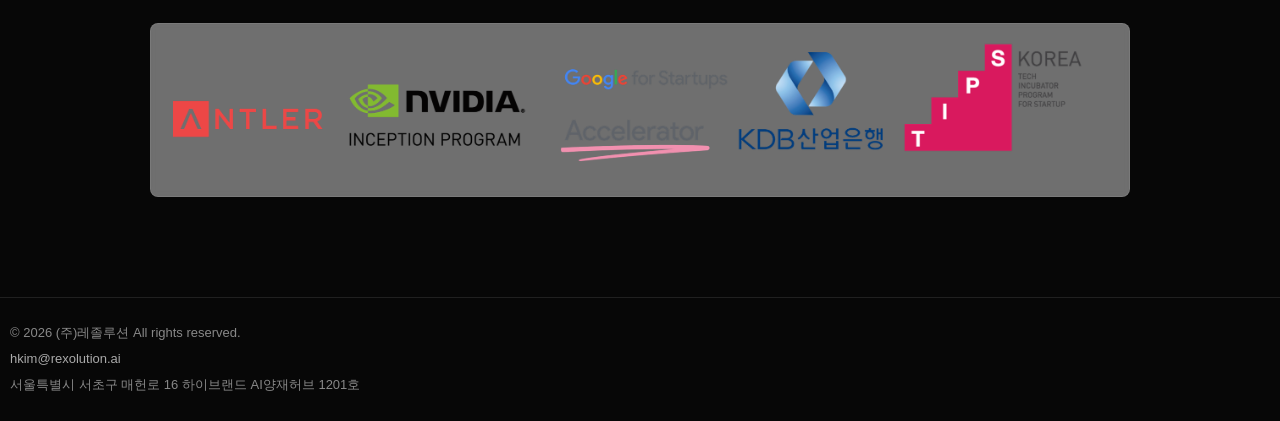
==== commit 0234c2a6: "fix image path" ====
--- a/about.html
+++ b/about.html
@@ -32,6 +32,7 @@
     <div class="page-hero-inner about-page-hero-inner">
       <p class="eyebrow">Company</p>
       <h1>회사 소개</h1>
+      <div class="about-overview-card">
       <div class="about-hero-grid">
         <div class="about-hero-copy">
           <p>
@@ -49,11 +50,6 @@
         </div>
       </div>
 
-    </div>
-  </section>
-
-  <section class="content">
-    <div class="content-block">
       <div class="leadership-panel">
         <div class="leadership-grid">
           <article class="leader-profile">
@@ -87,8 +83,12 @@
           </article>
         </div>
       </div>
+      </div>
+
     </div>
-
+  </section>
+
+  <section class="content">
     <div class="content-block">
       <div class="history-awards" style="margin-left:40px;">
       <!-- History -->
--- a/style.css
+++ b/style.css
@@ -108,7 +108,7 @@
 .nav-youtube img {
   display: block;
   position: absolute;
-  left: -57px;
+  left: -4px;
   top: -40px;
   max-width: none;
   width: auto;
@@ -208,6 +208,16 @@
   max-width: 1120px;
 }
 
+.about-overview-card {
+  margin-top: 8px;
+  padding: 24px 28px;
+  border: 1px solid var(--border);
+  border-radius: 20px;
+  background: var(--panel);
+  box-shadow: var(--shadow);
+  backdrop-filter: blur(12px);
+}
+
 .about-hero-grid {
   display: grid;
   grid-template-columns: minmax(0, 560px) minmax(260px, 320px);
@@ -318,6 +328,13 @@
   transform: translateX(-50%);
 }
 
+.about-overview-card .leadership-panel {
+  width: 100%;
+  margin-left: 0;
+  padding: 36px 0 0;
+  transform: none;
+}
+
 .team-emblem {
   position: relative;
   z-index: 0;
@@ -380,10 +397,10 @@
   width: min(100%, 980px);
   margin: 44px auto 0;
   padding: 18px 22px;
-  border: 1px solid rgba(255, 255, 255, 0.12);
+  border: 1px solid rgba(255, 255, 255, 0.08);
   border-radius: 8px;
-  background: rgba(255, 255, 255, 0.68);
-  backdrop-filter: blur(6px);
+  background: rgba(255, 255, 255, 0.42);
+  backdrop-filter: blur(4px);
 }
 
 .partner-image {
@@ -558,6 +575,10 @@
     padding-bottom: 28px;
   }
 
+  .about-overview-card {
+    padding: 20px;
+  }
+
   .about-hero-grid {
     grid-template-columns: 1fr;
     gap: 18px;
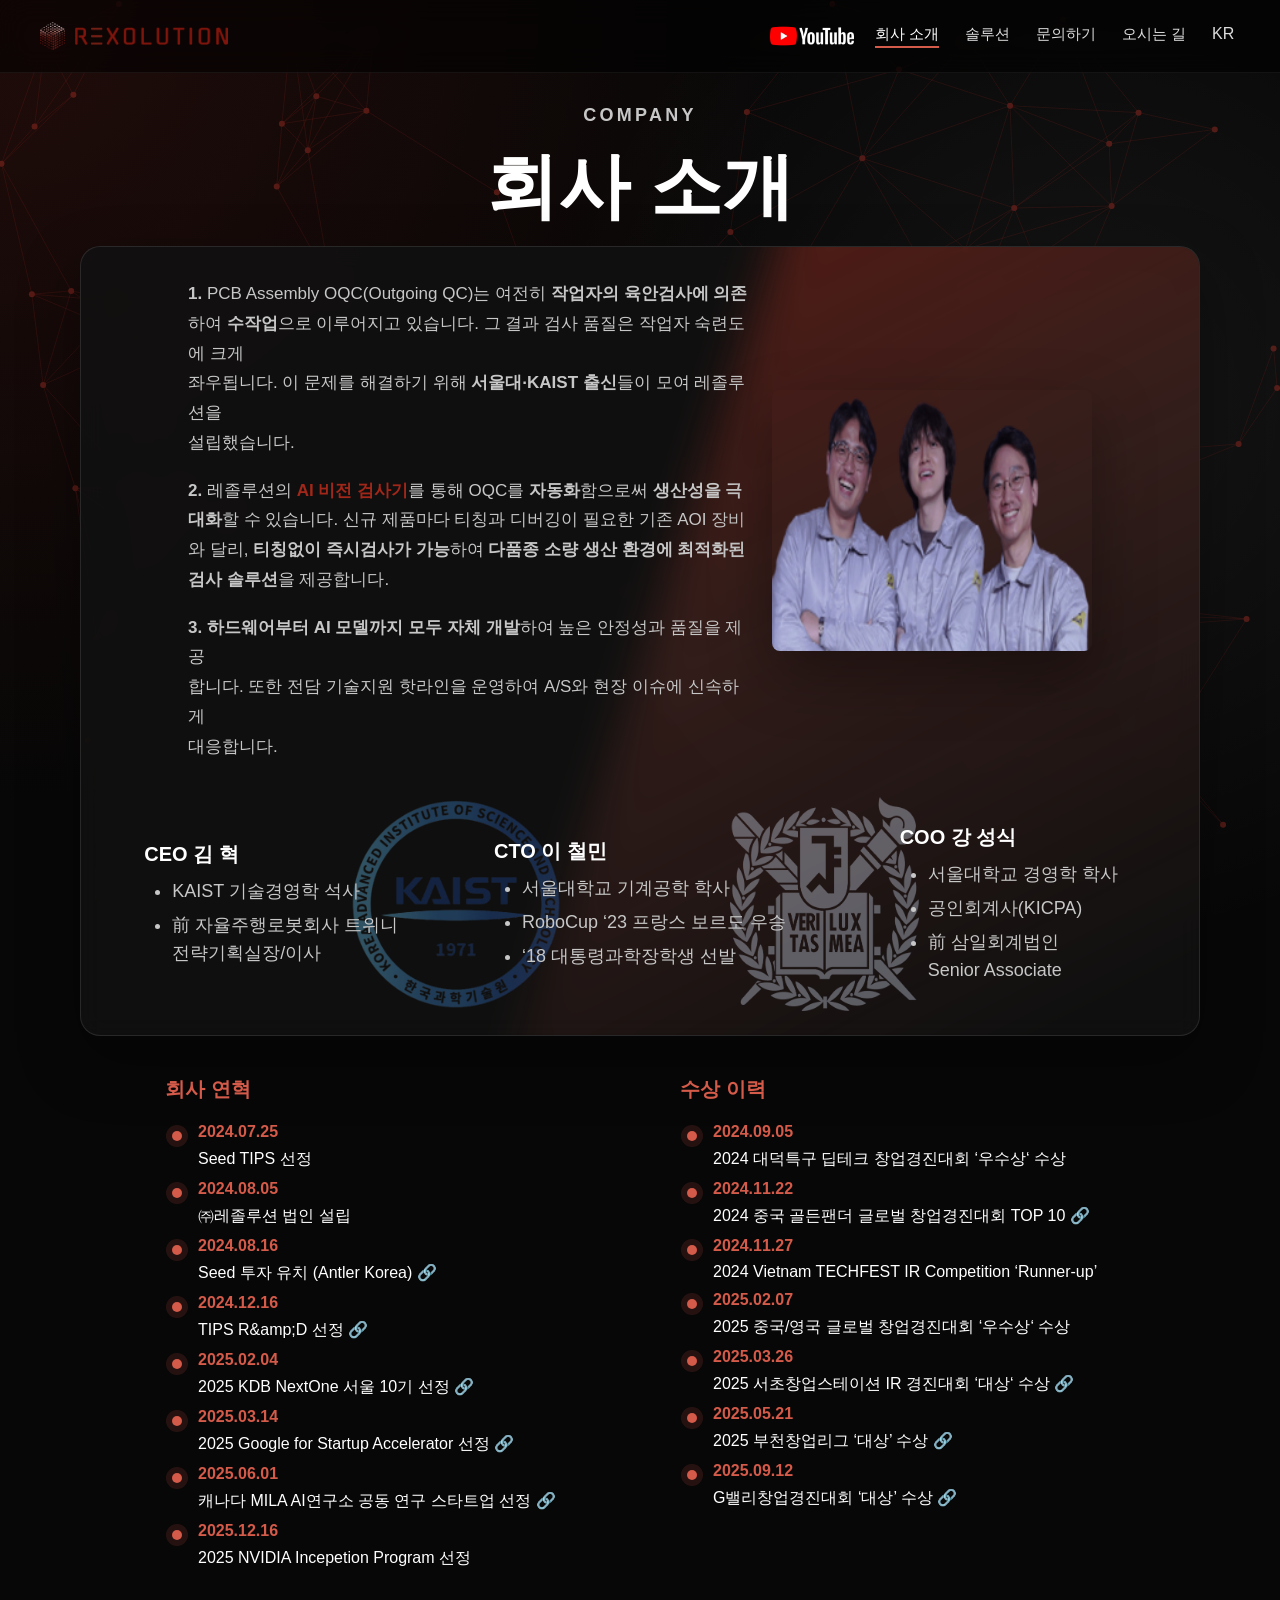
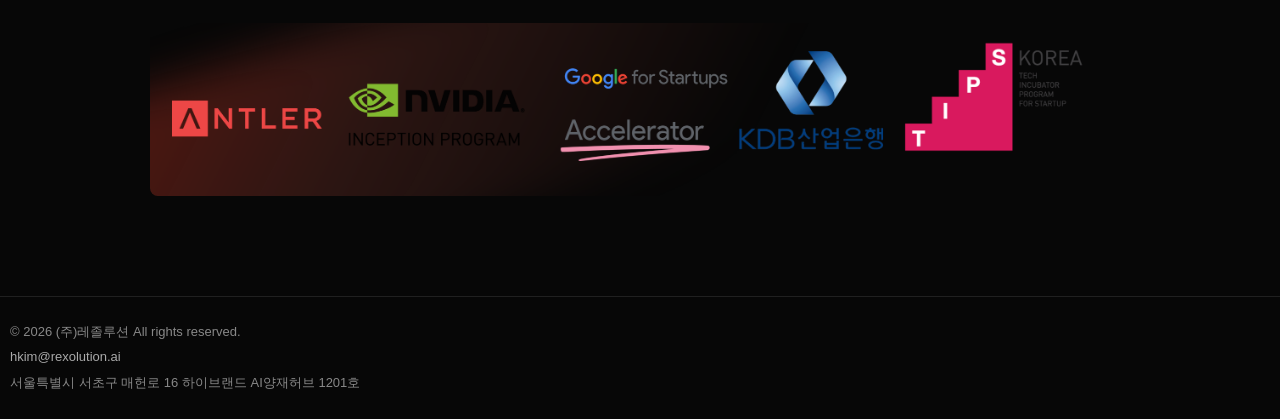
==== commit 661036bf: "fix image path" ====
--- a/about.html
+++ b/about.html
@@ -20,10 +20,17 @@
     <a class="nav-youtube" href="https://www.youtube.com/@Rexolution_KOR" target="_blank" rel="noopener noreferrer" aria-label="Rexolution YouTube">
       <img src="images/youtube.png" alt="">
     </a>
-    <a href="about.html" class="active" aria-current="page">회사 소개</a>
-    <a href="solution.html">솔루션</a>
-    <a href="contact.html">문의하기</a>
-    <a href="map.html">오시는 길</a>
+    <a href="about.html" class="active" aria-current="page" data-i18n="nav.about">회사 소개</a>
+    <a href="solution.html" data-i18n="nav.solution">솔루션</a>
+    <a href="contact.html" data-i18n="nav.contact">문의하기</a>
+    <a href="map.html" data-i18n="nav.map">오시는 길</a>
+    <div class="language-switcher">
+      <button class="language-current" type="button" aria-label="Language selector">KR</button>
+      <div class="language-menu">
+        <button type="button" data-lang-option="ko">KR</button>
+        <button type="button" data-lang-option="en">EN</button>
+      </div>
+    </div>
   </div>
 </nav>
 
@@ -31,17 +38,17 @@
   <section class="page-hero">
     <div class="page-hero-inner about-page-hero-inner">
       <p class="eyebrow">Company</p>
-      <h1>회사 소개</h1>
+      <h1 data-i18n="about.title">회사 소개</h1>
       <div class="about-overview-card">
       <div class="about-hero-grid">
         <div class="about-hero-copy">
-          <p>
+          <p data-i18n-html="about.copy.1">
             <strong>1. </strong> PCB Assembly OQC(Outgoing QC)는 여전히 <strong>작업자의 육안검사에 의존</strong>하여 <strong>수작업</strong>으로 이루어지고 있습니다. 그 결과 검사 품질은 작업자 숙련도에 크게<br>좌우됩니다. 이 문제를 해결하기 위해 <strong>서울대·KAIST 출신</strong>들이 모여 레졸루션을<br>설립했습니다.
           </p>
-          <p>
+          <p data-i18n-html="about.copy.2">
             <strong>2. </strong> 레졸루션의 <strong class="ai-highlight">AI 비전 검사기</strong>를 통해 OQC를 <strong>자동화</strong>함으로써 <strong>생산성을 극대화</strong>할 수 있습니다. 신규 제품마다 티칭과 디버깅이 필요한 기존 AOI 장비와 달리, <strong>티칭없이 즉시검사가 가능</strong>하여 <strong>다품종 소량 생산 환경에 최적화된 검사 솔루션</strong>을 제공합니다.
           </p>
-          <p>
+          <p data-i18n-html="about.copy.3">
             <strong>3. </strong> <strong>하드웨어부터 AI 모델까지 모두 자체 개발</strong>하여 높은 안정성과 품질을 제공<br>합니다. 또한 전담 기술지원 핫라인을 운영하여 A/S와 현장 이슈에 신속하게<br>대응합니다.
           </p>
         </div>
@@ -53,32 +60,32 @@
       <div class="leadership-panel">
         <div class="leadership-grid">
           <article class="leader-profile">
-            <h3>CEO 김 혁</h3>
+            <h3 data-i18n="about.leader.ceo">CEO 김 혁</h3>
             <ul style="margin-left:12px;">
-              <li>KAIST 기술경영학 석사</li>
-              <li>前 자율주행로봇회사 트위니<br>전략기획실장/이사</li>
+              <li data-i18n="about.leader.ceo.1">KAIST 기술경영학 석사</li>
+              <li data-i18n-html="about.leader.ceo.2">前 자율주행로봇회사 트위니<br>전략기획실장/이사</li>
             </ul>
           </article>
 
           <img class="team-emblem team-emblem-kaist" src="images/kaist.png" alt="KAIST">
 
           <article class="leader-profile">
-            <h3>CTO 이 철민</h3>
+            <h3 data-i18n="about.leader.cto">CTO 이 철민</h3>
             <ul style="margin-left:12px;">
-              <li>서울대학교 기계공학 학사</li>
-              <li>RoboCup ‘23 프랑스 보르도 <span class="nowrap">우승</span></li>
-              <li>‘18 대통령과학장학생 선발</li>
+              <li data-i18n="about.leader.cto.1">서울대학교 기계공학 학사</li>
+              <li data-i18n-html="about.leader.cto.2">RoboCup ‘23 프랑스 보르도 <span class="nowrap">우승</span></li>
+              <li data-i18n="about.leader.cto.3">‘18 대통령과학장학생 선발</li>
             </ul>
           </article>
 
           <img class="team-emblem team-emblem-snu" src="images/snu.png" alt="Seoul National University">
 
           <article class="leader-profile">
-            <h3>COO 강 성식</h3>
+            <h3 data-i18n="about.leader.coo">COO 강 성식</h3>
             <ul style="margin-left:12px;">
-              <li>서울대학교 경영학 학사</li>
-              <li>공인회계사(KICPA)</li>
-              <li>前 삼일회계법인<br>Senior Associate</li>
+              <li data-i18n="about.leader.coo.1">서울대학교 경영학 학사</li>
+              <li data-i18n="about.leader.coo.2">공인회계사(KICPA)</li>
+              <li data-i18n-html="about.leader.coo.3">前 삼일회계법인<br>Senior Associate</li>
             </ul>
           </article>
         </div>
@@ -93,101 +100,101 @@
       <div class="history-awards" style="margin-left:40px;">
       <!-- History -->
       <div>
-        <h3 class="sub-title">회사 연혁</h3>
+        <h3 class="sub-title" data-i18n="about.history.title">회사 연혁</h3>
         <div class="timeline-item" style="margin-left:25px; margin-bottom:10px;">
           <div class="year">2024.07.25</div>
-          Seed TIPS 선정
+          <span data-i18n="about.history.1">Seed TIPS 선정</span>
         </div>
 
         <div class="timeline-item" style="margin-left:25px; margin-bottom:10px;">
           <div class="year">2024.08.05</div>
-          ㈜레졸루션 법인 설립
+          <span data-i18n="about.history.2">㈜레졸루션 법인 설립</span>
         </div>
 
         <div class="timeline-item" style="margin-left:25px; margin-bottom:10px;">
           <div class="year">2024.08.16</div>
           <a href="https://www.unicornfactory.co.kr/article/2024100914080270742" target="_blank">
-            Seed 투자 유치 (Antler Korea) 🔗
+            <span data-i18n="about.history.3">Seed 투자 유치 (Antler Korea) 🔗</span>
           </a>
         </div>
 
         <div class="timeline-item" style="margin-left:25px; margin-bottom:10px;">
           <div class="year">2024.12.16</div>
           <a href="https://www.mt.co.kr/future/2025/01/13/2025011314553277675" target="_blank">
-            TIPS R&D 선정 🔗
+            <span data-i18n="about.history.4">TIPS R&D 선정 🔗</span>
           </a>
         </div>
 
         <div class="timeline-item" style="margin-left:25px; margin-bottom:10px;">
           <div class="year">2025.02.04</div>
           <a href="http://www.sbiztoday.kr/news/articleView.html?idxno=23555" target="_blank">
-            2025 KDB NextOne 서울 10기 선정 🔗
+            <span data-i18n="about.history.5">2025 KDB NextOne 서울 10기 선정 🔗</span>
           </a>
         </div>
 
         <div class="timeline-item" style="margin-left:25px; margin-bottom:10px;">
           <div class="year">2025.03.14</div>
           <a href="https://www.unicornfactory.co.kr/article/2025062415563980810" target="_blank">
-            2025 Google for Startup Accelerator 선정 🔗
+            <span data-i18n="about.history.6">2025 Google for Startup Accelerator 선정 🔗</span>
           </a>
         </div>
 
         <div class="timeline-item" style="margin-left:25px; margin-bottom:10px;">
           <div class="year">2025.06.01</div>
           <a href="https://platum.kr/archives/272086" target="_blank">
-            캐나다 MILA AI연구소 공동 연구 스타트업 선정 🔗
+            <span data-i18n="about.history.7">캐나다 MILA AI연구소 공동 연구 스타트업 선정 🔗</span>
           </a>
         </div>
 
         <div class="timeline-item" style="margin-left:25px; margin-bottom:10px;">
           <div class="year">2025.12.16</div>
-            2025 NVIDIA Incepetion Program 선정
+            <span data-i18n="about.history.8">2025 NVIDIA Incepetion Program 선정</span>
         </div>
       </div>
 
       <!-- Awards -->
       <div>
-        <h3 class="sub-title">수상 이력</h3>
+        <h3 class="sub-title" data-i18n="about.awards.title">수상 이력</h3>
         <div class="timeline-item" style="margin-left:25px; margin-bottom:10px;">
           <div class="year">2024.09.05</div>
-          2024 대덕특구 딥테크 창업경진대회 ‘우수상‘ 수상
+          <span data-i18n="about.awards.1">2024 대덕특구 딥테크 창업경진대회 ‘우수상‘ 수상</span>
         </div>
 
         <div class="timeline-item" style="margin-left:25px; margin-bottom:10px;">
           <div class="year">2024.11.22</div>
           <a href="https://wowtale.net/2024/11/26/233694/" target="_blank">
-            2024 중국 골든팬더 글로벌 창업경진대회 TOP 10 🔗
+            <span data-i18n="about.awards.2">2024 중국 골든팬더 글로벌 창업경진대회 TOP 10 🔗</span>
           </a>
         </div>
 
         <div class="timeline-item" style="margin-left:25px; margin-bottom:10px;">
           <div class="year">2024.11.27</div>
-          2024 Vietnam TECHFEST IR Competition ‘Runner-up’
+          <span data-i18n="about.awards.3">2024 Vietnam TECHFEST IR Competition ‘Runner-up’</span>
         </div>
 
         <div class="timeline-item" style="margin-left:25px; margin-bottom:10px;">
           <div class="year">2025.02.07</div>
-          2025 중국/영국 글로벌 창업경진대회 ‘우수상‘ 수상
+          <span data-i18n="about.awards.4">2025 중국/영국 글로벌 창업경진대회 ‘우수상‘ 수상</span>
         </div>
 
         <div class="timeline-item" style="margin-left:25px; margin-bottom:10px;">
           <div class="year">2025.03.26</div>
           <a href="https://blog.naver.com/bakbht/223829541240" target="_blank">
-            2025 서초창업스테이션 IR 경진대회 ‘대상‘ 수상 🔗
+            <span data-i18n="about.awards.5">2025 서초창업스테이션 IR 경진대회 ‘대상‘ 수상 🔗</span>
           </a>
         </div>
 
         <div class="timeline-item" style="margin-left:25px; margin-bottom:10px;">
           <div class="year">2025.05.21</div>
           <a href="https://www.ohmynews.com/NWS_Web/View/at_pg.aspx?CNTN_CD=A0003135149" target="_blank">
-            2025 부천창업리그 ‘대상’ 수상 🔗
+            <span data-i18n="about.awards.6">2025 부천창업리그 ‘대상’ 수상 🔗</span>
           </a>
         </div>
 
         <div class="timeline-item" style="margin-left:25px; margin-bottom:10px;">
           <div class="year">2025.09.12</div>
           <a href="https://www.todayenergy.kr/news/articleView.html?idxno=288999" target="_blank">
-            G밸리창업경진대회 ‘대상’ 수상 🔗
+            <span data-i18n="about.awards.7">G밸리창업경진대회 ‘대상’ 수상 🔗</span>
           </a>
         </div>
       </div>
@@ -200,10 +207,11 @@
 </main>
 
 <script src="bg.js"></script>
+<script src="lang.js"></script>
 <footer class="site-footer">
-  <p>© 2026 (주)레졸루션 All rights reserved.</p>
+  <p data-i18n="footer.copyright">© 2026 (주)레졸루션 All rights reserved.</p>
   <p><a href="mailto:hkim@rexolution.ai">hkim@rexolution.ai</a></p>
-  <p>서울특별시 서초구 매헌로 16 하이브랜드 AI양재허브 1201호</p>
+  <p data-i18n="footer.address">서울특별시 서초구 매헌로 16 하이브랜드 AI양재허브 1201호</p>
 </footer>
 </body>
 </html>
--- a/style.css
+++ b/style.css
@@ -98,9 +98,9 @@
 .nav-links .nav-youtube {
   display: block;
   position: relative;
-  width: 106px;
-  height: 26px;
-  margin-right: -14px;
+  width: 85px;
+  height: 20px;
+  margin-right: -6px;
   overflow: hidden;
   padding-bottom: 0;
 }
@@ -108,11 +108,11 @@
 .nav-youtube img {
   display: block;
   position: absolute;
-  left: -4px;
-  top: -40px;
+  left: 0;
+  top: -32px;
   max-width: none;
   width: auto;
-  height: 110px;
+  height: 84px;
   object-fit: contain;
 }
 
@@ -143,6 +143,65 @@
   transform: scaleX(1);
 }
 
+.language-switcher {
+  position: relative;
+  display: flex;
+  align-items: center;
+  padding-bottom: 4px;
+}
+
+.language-current,
+.language-menu button {
+  color: #ddd;
+  border: 0;
+  background: transparent;
+  font: inherit;
+  cursor: pointer;
+}
+
+.language-current {
+  min-width: 28px;
+  padding: 0;
+  text-align: left;
+}
+
+.language-menu {
+  position: absolute;
+  top: 100%;
+  left: 50%;
+  z-index: 25;
+  min-width: 48px;
+  padding: 8px 10px;
+  display: flex;
+  flex-direction: column;
+  gap: 8px;
+  border: 1px solid var(--border);
+  border-radius: 8px;
+  background: rgba(0, 0, 0, 0.86);
+  box-shadow: var(--shadow);
+  opacity: 0;
+  pointer-events: none;
+  transform: translate(-50%, 8px);
+  transition: opacity 0.2s ease, transform 0.2s ease;
+}
+
+.language-switcher:hover .language-menu,
+.language-switcher:focus-within .language-menu {
+  opacity: 1;
+  pointer-events: auto;
+  transform: translate(-50%, 0);
+}
+
+.language-menu button {
+  padding: 0;
+  text-align: left;
+}
+
+.language-menu button:hover,
+.language-menu button.active {
+  color: #fff;
+}
+
 /* HERO */
 .hero,
 .page-hero {
@@ -199,6 +258,148 @@
   font-size: 20px;
 }
 
+.home-hero {
+  position: relative;
+  justify-content: flex-start;
+  min-height: 100vh;
+  margin-top: 0;
+  padding: 112px 24px 34px;
+  overflow: hidden;
+  text-align: left;
+  background:
+    radial-gradient(circle at 72% 46%, rgba(122, 30, 20, 0.62), transparent 26%),
+    radial-gradient(circle at 96% 16%, rgba(212, 90, 73, 0.28), transparent 24%),
+    linear-gradient(115deg, rgba(0, 0, 0, 0.95) 0%, rgba(8, 8, 8, 0.96) 46%, rgba(30, 8, 6, 0.88) 100%);
+}
+
+.home-hero::after {
+  content: "";
+  position: absolute;
+  inset: 0;
+  z-index: 0;
+  background:
+    linear-gradient(90deg, rgba(0, 0, 0, 0.82) 0%, transparent 48%),
+    radial-gradient(circle at 54% 92%, rgba(255, 255, 255, 0.08), transparent 26%);
+  pointer-events: none;
+}
+
+.home-hero-glow {
+  position: absolute;
+  right: -12vw;
+  top: 6vh;
+  z-index: 0;
+  width: 58vw;
+  height: 80vh;
+  background: linear-gradient(135deg, rgba(122, 30, 20, 0.9), rgba(212, 90, 73, 0.18), transparent 70%);
+  filter: blur(22px);
+  transform: rotate(18deg);
+  pointer-events: none;
+}
+
+.home-hero-inner {
+  position: relative;
+  z-index: 1;
+  width: min(100%, 1280px);
+  min-height: calc(100vh - 146px);
+  margin: 0 auto;
+  display: grid;
+  grid-template-columns: minmax(360px, 0.95fr) minmax(360px, 1.05fr);
+  align-items: center;
+}
+
+.home-hero-copy {
+  max-width: 620px;
+  align-self: start;
+  padding-top: 18px;
+}
+
+.home-hero-copy h1 {
+  margin-bottom: 26px;
+  color: rgba(255, 255, 255, 0.9);
+  font-size: clamp(52px, 7vw, 92px);
+  line-height: 0.98;
+  letter-spacing: 0;
+}
+
+.home-nowrap {
+  white-space: nowrap;
+}
+
+.home-hero-copy p:not(.eyebrow) {
+  color: var(--text-soft);
+  font-size: 16px;
+  line-height: 1.75;
+}
+
+.home-hero-lower {
+  position: absolute;
+  left: 0;
+  top: clamp(390px, 52vh, 700px);
+  z-index: 3;
+  max-width: 560px;
+}
+
+.home-hero-lower p {
+  color: var(--text-soft);
+  font-size: 18px;
+  line-height: 1.75;
+}
+
+.home-machine-stage {
+  position: relative;
+  align-self: stretch;
+  min-height: 620px;
+}
+
+.home-machine {
+  position: absolute;
+  bottom: 10%;
+  width: min(42vw, 520px);
+  min-width: 360px;
+  filter: drop-shadow(0 36px 44px rgba(0, 0, 0, 0.52));
+}
+
+.home-machine-front {
+  left: 72%;
+  z-index: 2;
+  transform: translateX(-50%) rotate(5deg);
+}
+
+.home-machine-back {
+  left: 34%;
+  bottom: 16%;
+  z-index: 1;
+  width: min(27.5vw, 343px);
+  min-width: 238px;
+  opacity: 0.96;
+  transform: translateX(-50%) rotate(-7deg);
+}
+
+.home-machine-halo {
+  position: absolute;
+  left: 50%;
+  top: 8%;
+  width: 420px;
+  height: 420px;
+  border-radius: 999px;
+  background: radial-gradient(circle, rgba(212, 90, 73, 0.28), transparent 66%);
+  transform: translateX(-50%);
+}
+
+.home-hero-actions {
+  display: flex;
+  flex-wrap: wrap;
+  gap: 12px;
+  margin-top: 18px;
+}
+
+.home-hero-actions .btn {
+  margin-top: 0;
+  padding: 17px 34px;
+  font-size: 18px;
+  font-weight: 700;
+}
+
 .page-hero p {
   font-size: 18px;
 }
@@ -209,6 +410,8 @@
 }
 
 .about-overview-card {
+  position: relative;
+  overflow: hidden;
   margin-top: 8px;
   padding: 24px 28px;
   border: 1px solid var(--border);
@@ -218,6 +421,25 @@
   backdrop-filter: blur(12px);
 }
 
+.about-overview-card::before {
+  content: "";
+  position: absolute;
+  top: -24%;
+  right: -12%;
+  z-index: 0;
+  width: 62%;
+  height: 168%;
+  background: linear-gradient(135deg, rgba(122, 30, 20, 0.74), rgba(212, 90, 73, 0.18), transparent 72%);
+  filter: blur(22px);
+  transform: rotate(18deg);
+  pointer-events: none;
+}
+
+.about-overview-card > * {
+  position: relative;
+  z-index: 1;
+}
+
 .about-hero-grid {
   display: grid;
   grid-template-columns: minmax(0, 560px) minmax(260px, 320px);
@@ -252,11 +474,14 @@
 }
 
 .about-hero-image {
+  position: relative;
   justify-self: start;
   width: min(100%, 350px);
 }
 
 .about-hero-image img {
+  position: relative;
+  z-index: 1;
   display: block;
   width: 100%;
   border-radius: 8px;
@@ -371,6 +596,7 @@
   width: max-content;
   max-width: 100%;
   justify-self: center;
+  text-align: left;
 }
 
 .leader-profile h3 {
@@ -394,17 +620,33 @@
 }
 
 .partner-panel {
+  position: relative;
+  overflow: hidden;
   width: min(100%, 980px);
   margin: 44px auto 0;
   padding: 18px 22px;
-  border: 1px solid rgba(255, 255, 255, 0.08);
   border-radius: 8px;
-  background: rgba(255, 255, 255, 0.42);
-  backdrop-filter: blur(4px);
+  background: transparent;
+}
+
+.partner-panel::before {
+  content: "";
+  position: absolute;
+  left: -18%;
+  top: -34%;
+  z-index: 0;
+  width: 118%;
+  height: 130%;
+  background: linear-gradient(135deg, rgba(122, 30, 20, 0.78), rgba(212, 90, 73, 0.18), transparent 70%);
+  filter: blur(22px);
+  transform: rotate(-18deg);
+  pointer-events: none;
 }
 
 .partner-image {
   display: block;
+  position: relative;
+  z-index: 1;
   width: 100%;
   margin: 0 auto;
 }
@@ -537,8 +779,9 @@
 /* MOBILE */
 @media (max-width: 768px) {
   nav {
-    padding: 18px 20px;
+    padding: 18px 14px;
     flex-wrap: wrap;
+    gap: 14px;
   }
 
   .logo img:first-child {
@@ -551,7 +794,29 @@
 
   .nav-links {
     width: 100%;
-    gap: 18px;
+    flex-wrap: nowrap;
+    gap: 11px;
+  }
+
+  .nav-links a {
+    font-size: 13px;
+    white-space: nowrap;
+  }
+
+  .language-switcher {
+    font-size: 13px;
+    white-space: nowrap;
+  }
+
+  .nav-links .nav-youtube {
+    width: 56px;
+    height: 14px;
+    margin-right: -2px;
+  }
+
+  .nav-youtube img {
+    top: -21px;
+    height: 55px;
   }
 
   .hero h1,
@@ -562,6 +827,83 @@
   .hero {
     padding-top: 160px;
     padding-bottom: 72px;
+  }
+
+  .home-hero {
+    padding-top: 140px;
+    padding-left: 20px;
+    padding-right: 20px;
+    padding-bottom: 32px;
+    overflow: hidden;
+  }
+
+  .home-hero-inner {
+    width: 100%;
+    min-height: 760px;
+    grid-template-columns: 1fr;
+    align-items: start;
+    justify-items: center;
+  }
+
+  .home-hero-copy {
+    width: min(100%, 360px);
+    max-width: 100%;
+    padding-top: 0;
+  }
+
+  .home-hero-copy h1 {
+    font-size: clamp(40px, 13vw, 54px);
+  }
+
+  .home-hero-copy p:not(.eyebrow) {
+    font-size: 15px;
+  }
+
+  .home-machine-stage {
+    width: 100%;
+    min-height: 420px;
+  }
+
+  .home-machine {
+    bottom: -30px;
+    width: min(58vw, 300px);
+    min-width: 205px;
+  }
+
+  .home-machine-front {
+    left: 63%;
+  }
+
+  .home-machine-back {
+    left: 20%;
+    bottom: 0;
+    width: min(34vw, 185px);
+    min-width: 128px;
+  }
+
+  .home-hero-lower {
+    position: relative;
+    left: auto;
+    top: auto;
+    bottom: auto;
+    max-width: 100%;
+    margin-top: 18px;
+  }
+
+  .home-hero-lower p {
+    font-size: 16px;
+  }
+
+  .home-hero-actions {
+    width: min(100%, 360px);
+    flex-wrap: wrap;
+  }
+
+  .home-hero-actions .btn {
+    flex: 1 1 140px;
+    padding: 13px 20px;
+    font-size: 16px;
+    text-align: center;
   }
 
   .hero p,
@@ -610,6 +952,11 @@
   .leadership-grid {
     grid-template-columns: 1fr;
     gap: 10px;
+  }
+
+  .leader-profile {
+    width: 100%;
+    justify-self: stretch;
   }
 
   .team-emblem {
@@ -808,6 +1155,10 @@
   border-top: 1px solid rgba(255,255,255,0.1);
 }
 
+.home-page .site-footer {
+  margin-top: 0;
+}
+
 .site-footer a {
   color: #aaa;
   text-decoration: none;
@@ -856,6 +1207,10 @@
   box-shadow: 0 0 0 2px rgba(255, 255, 255, 0.2), var(--shadow);
 }
 
+.mobile-customer-videos {
+  display: none;
+}
+
 /* 🔥 모바일 */
 @media (max-width: 768px) {
   .video-wrap {
@@ -866,6 +1221,111 @@
   }
   .form-row {
     flex-direction: column;
+  }
+
+  .spec-table {
+    table-layout: fixed;
+    font-size: 13px;
+    line-height: 1.55;
+  }
+
+  .spec-table td {
+    padding: 8px 6px !important;
+    vertical-align: top;
+    overflow-wrap: anywhere;
+    word-break: keep-all;
+  }
+
+  .spec-table td:first-child {
+    width: 34%;
+  }
+
+  .spec-table .nowrap,
+  .spec-note .nowrap {
+    white-space: normal;
+  }
+
+  .spec-note {
+    font-size: 12px !important;
+    overflow-wrap: anywhere;
+    word-break: keep-all;
+  }
+
+  .spec-mobile-break-label {
+    display: block;
+  }
+
+  .product-compare-table {
+    font-size: 14px;
+  }
+
+  .product-compare-table col:first-child {
+    width: 38% !important;
+  }
+
+  .product-compare-table col:nth-child(2),
+  .product-compare-table col:nth-child(3) {
+    width: 31% !important;
+  }
+
+  .product-compare-table th,
+  .product-compare-table td {
+    padding: 10px 8px !important;
+    vertical-align: middle;
+    overflow-wrap: anywhere;
+    word-break: keep-all;
+  }
+
+  .product-compare-table th:first-child,
+  .product-compare-table td:first-child {
+    line-height: 1.45;
+  }
+
+  .compare-product-image-rex15 {
+    width: 118% !important;
+    max-width: none !important;
+    margin-left: -9% !important;
+    margin-right: -9% !important;
+  }
+
+  .compare-video-row {
+    display: none;
+  }
+
+  .mobile-customer-videos {
+    display: block;
+    margin-top: 28px;
+  }
+
+  .mobile-customer-videos h3 {
+    margin: 0 0 18px;
+    font-size: 22px;
+  }
+
+  .mobile-customer-video + .mobile-customer-video {
+    margin-top: 24px;
+  }
+
+  .mobile-customer-video h4 {
+    margin: 0 0 10px;
+    color: var(--text);
+    font-size: 16px;
+  }
+
+  .mobile-customer-video-frame {
+    position: relative;
+    width: 100%;
+    aspect-ratio: 16 / 9;
+    overflow: hidden;
+    border-radius: 12px;
+  }
+
+  .mobile-customer-video-frame iframe {
+    position: absolute;
+    inset: 0;
+    width: 100%;
+    height: 100%;
+    border: 0;
   }
 }
 
@@ -899,18 +1359,31 @@
 
 .defect-scope-list {
   display: grid;
-  gap: 28px;
+  gap: 24px;
+}
+
+.defect-type-group {
+  display: flex;
+  flex-direction: column;
+  gap: 14px;
+  padding: 18px;
+  border: 1px solid var(--border);
+  border-radius: 16px;
+  background: rgba(255,255,255,0.02);
 }
 
 .defect-type-group p {
-  margin-bottom: 14px;
-  color: var(--text-soft);
+  margin: 0;
+  color: var(--accent);
+  font-size: 18px;
+  font-weight: 700;
   line-height: 1.7;
+  text-align: left;
 }
 
 .defect-type-group strong {
-  color: var(--text);
-  font-weight: 800;
+  color: inherit;
+  font-weight: inherit;
 }
 
 .defect-type-images {
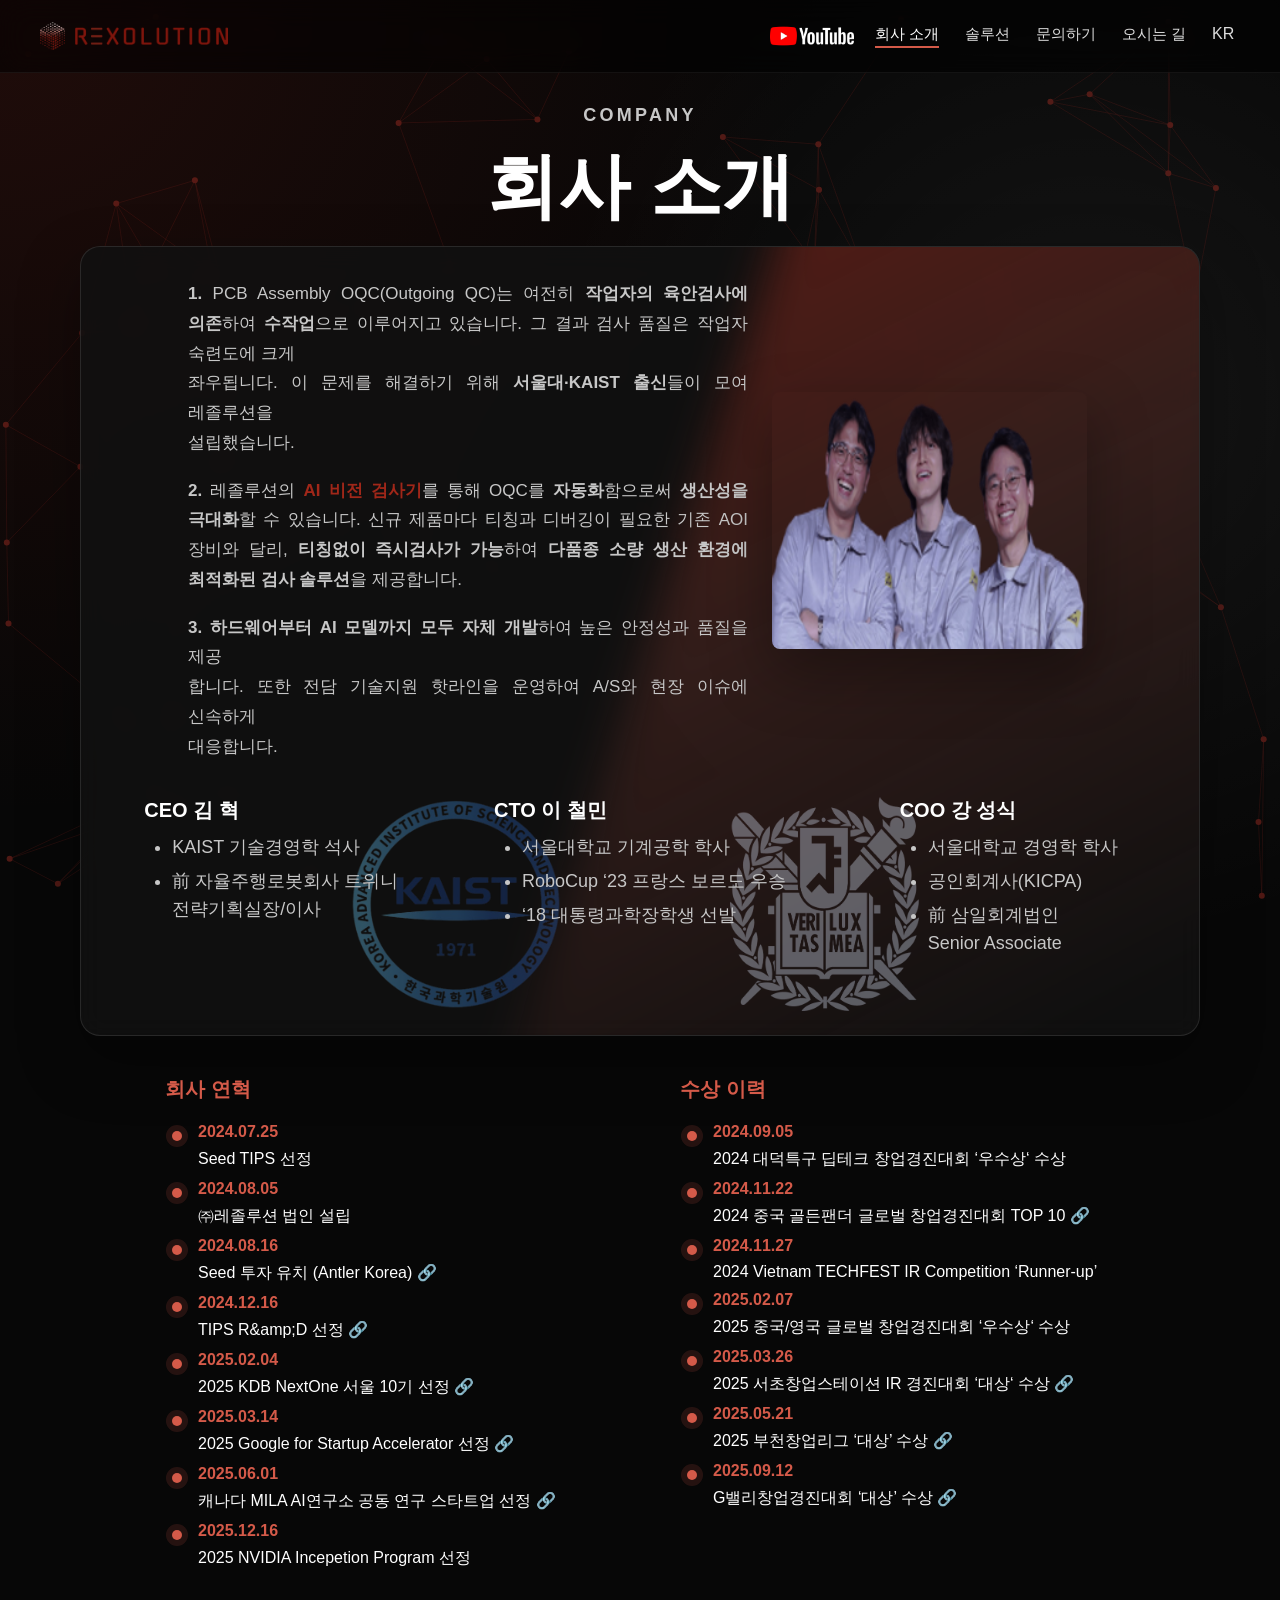
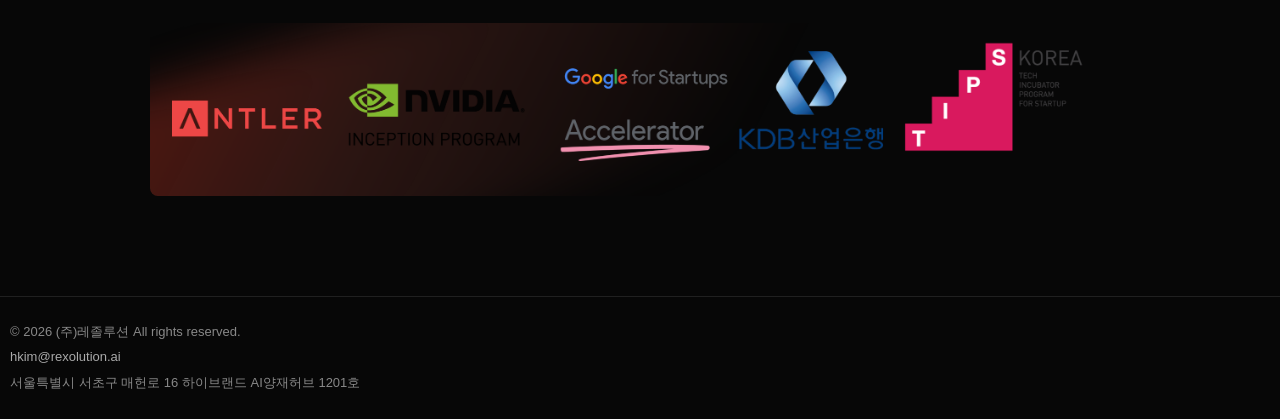
==== commit df50e963: "fix image path" ====
--- a/about.html
+++ b/about.html
@@ -60,7 +60,7 @@
       <div class="leadership-panel">
         <div class="leadership-grid">
           <article class="leader-profile">
-            <h3 data-i18n="about.leader.ceo">CEO 김 혁</h3>
+            <h3><a href="https://www.linkedin.com/in/steve-rexolution/" target="_blank" rel="noopener noreferrer" data-i18n="about.leader.ceo">CEO 김 혁</a></h3>
             <ul style="margin-left:12px;">
               <li data-i18n="about.leader.ceo.1">KAIST 기술경영학 석사</li>
               <li data-i18n-html="about.leader.ceo.2">前 자율주행로봇회사 트위니<br>전략기획실장/이사</li>
@@ -70,7 +70,7 @@
           <img class="team-emblem team-emblem-kaist" src="images/kaist.png" alt="KAIST">
 
           <article class="leader-profile">
-            <h3 data-i18n="about.leader.cto">CTO 이 철민</h3>
+            <h3><a href="https://www.linkedin.com/in/charminglee" target="_blank" rel="noopener noreferrer" data-i18n="about.leader.cto">CTO 이 철민</a></h3>
             <ul style="margin-left:12px;">
               <li data-i18n="about.leader.cto.1">서울대학교 기계공학 학사</li>
               <li data-i18n-html="about.leader.cto.2">RoboCup ‘23 프랑스 보르도 <span class="nowrap">우승</span></li>
@@ -81,7 +81,7 @@
           <img class="team-emblem team-emblem-snu" src="images/snu.png" alt="Seoul National University">
 
           <article class="leader-profile">
-            <h3 data-i18n="about.leader.coo">COO 강 성식</h3>
+            <h3><a href="https://www.linkedin.com/in/sungsik-rexolution/" target="_blank" rel="noopener noreferrer" data-i18n="about.leader.coo">COO 강 성식</a></h3>
             <ul style="margin-left:12px;">
               <li data-i18n="about.leader.coo.1">서울대학교 경영학 학사</li>
               <li data-i18n="about.leader.coo.2">공인회계사(KICPA)</li>
--- a/style.css
+++ b/style.css
@@ -461,6 +461,9 @@
   color: var(--text-soft);
   font-size: 17px;
   line-height: 1.75;
+  text-align: justify;
+  text-align-last: left;
+  word-break: keep-all;
 }
 
 .about-hero-copy strong {
@@ -476,7 +479,7 @@
 .about-hero-image {
   position: relative;
   justify-self: start;
-  width: min(100%, 350px);
+  width: min(100%, 315px);
 }
 
 .about-hero-image img {
@@ -595,6 +598,7 @@
   z-index: 1;
   width: max-content;
   max-width: 100%;
+  align-self: start;
   justify-self: center;
   text-align: left;
 }
@@ -604,6 +608,15 @@
   color: var(--text);
   font-size: 20px;
   font-weight: 800;
+}
+
+.leader-profile h3 a {
+  color: inherit;
+  text-decoration: none;
+}
+
+.leader-profile h3 a:hover {
+  color: var(--accent);
 }
 
 .leader-profile ul {
@@ -1386,6 +1399,11 @@
   font-weight: inherit;
 }
 
+.tht-continuation {
+  display: inline-block;
+  margin-left: 6ch;
+}
+
 .defect-type-images {
   display: grid;
   gap: 12px;
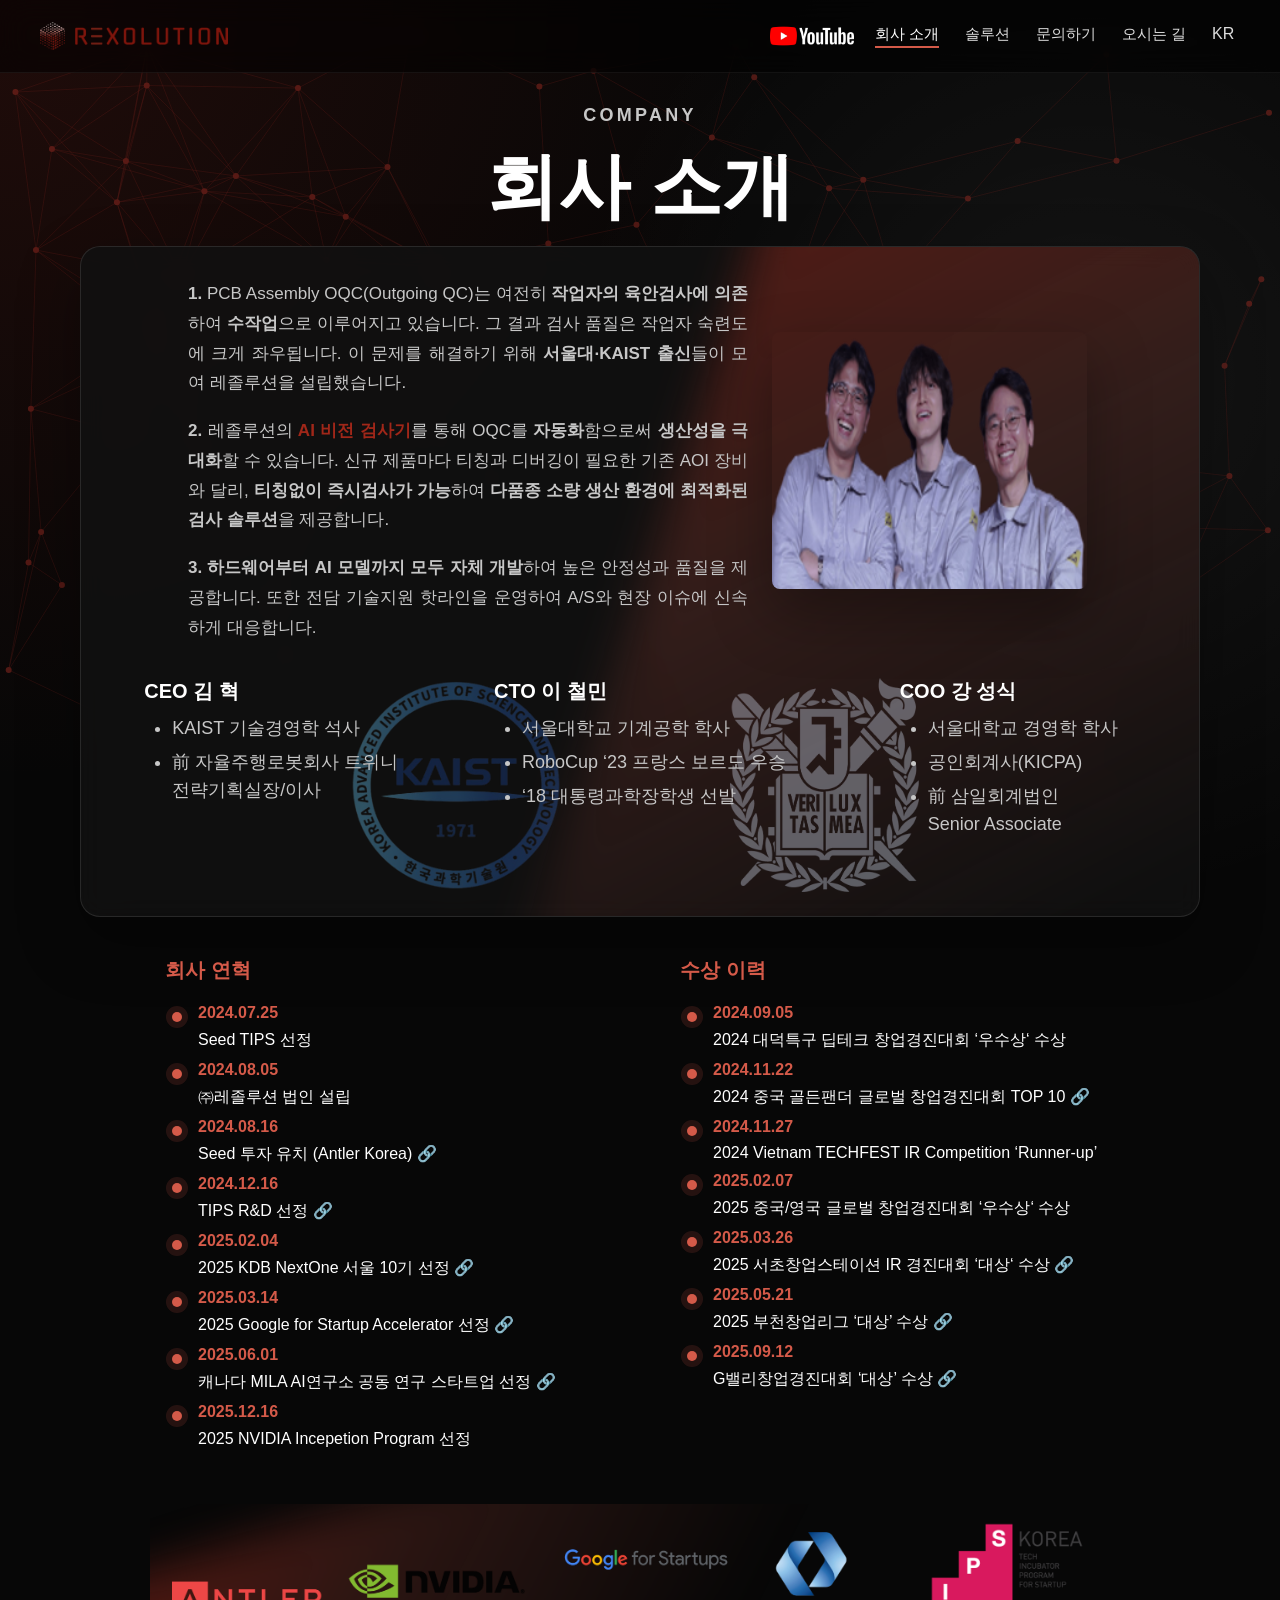
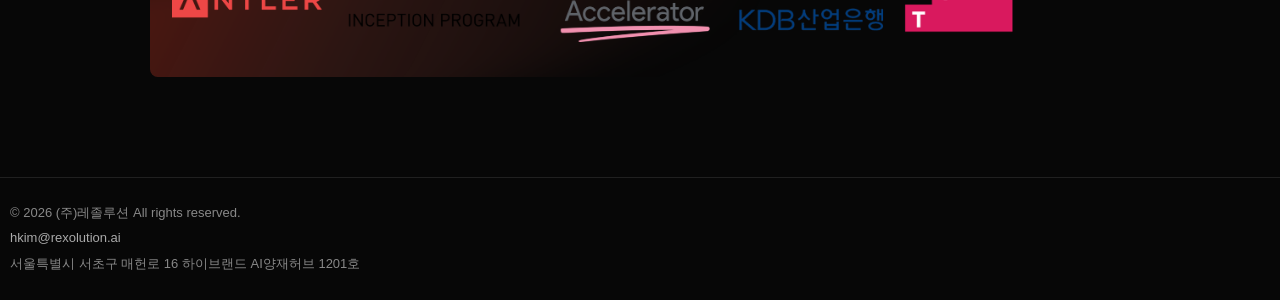
==== commit cffbf561: "fix image path" ====
--- a/about.html
+++ b/about.html
@@ -43,13 +43,13 @@
       <div class="about-hero-grid">
         <div class="about-hero-copy">
           <p data-i18n-html="about.copy.1">
-            <strong>1. </strong> PCB Assembly OQC(Outgoing QC)는 여전히 <strong>작업자의 육안검사에 의존</strong>하여 <strong>수작업</strong>으로 이루어지고 있습니다. 그 결과 검사 품질은 작업자 숙련도에 크게<br>좌우됩니다. 이 문제를 해결하기 위해 <strong>서울대·KAIST 출신</strong>들이 모여 레졸루션을<br>설립했습니다.
+            <strong>1. </strong> PCB Assembly OQC(Outgoing QC)는 여전히 <strong>작업자의 육안검사에 의존</strong>하여 <strong>수작업</strong>으로 이루어지고 있습니다. 그 결과 검사 품질은 작업자 숙련도에 크게 좌우됩니다. 이 문제를 해결하기 위해 <strong>서울대·KAIST 출신</strong>들이 모여 레졸루션을 설립했습니다.
           </p>
           <p data-i18n-html="about.copy.2">
             <strong>2. </strong> 레졸루션의 <strong class="ai-highlight">AI 비전 검사기</strong>를 통해 OQC를 <strong>자동화</strong>함으로써 <strong>생산성을 극대화</strong>할 수 있습니다. 신규 제품마다 티칭과 디버깅이 필요한 기존 AOI 장비와 달리, <strong>티칭없이 즉시검사가 가능</strong>하여 <strong>다품종 소량 생산 환경에 최적화된 검사 솔루션</strong>을 제공합니다.
           </p>
           <p data-i18n-html="about.copy.3">
-            <strong>3. </strong> <strong>하드웨어부터 AI 모델까지 모두 자체 개발</strong>하여 높은 안정성과 품질을 제공<br>합니다. 또한 전담 기술지원 핫라인을 운영하여 A/S와 현장 이슈에 신속하게<br>대응합니다.
+            <strong>3. </strong> <strong>하드웨어부터 AI 모델까지 모두 자체 개발</strong>하여 높은 안정성과 품질을 제공합니다. 또한 전담 기술지원 핫라인을 운영하여 A/S와 현장 이슈에 신속하게 대응합니다.
           </p>
         </div>
         <div class="about-hero-image">
--- a/style.css
+++ b/style.css
@@ -453,6 +453,7 @@
 .about-hero-copy {
   display: grid;
   gap: 18px;
+  width: 100%;
   max-width: 560px;
 }
 
@@ -463,7 +464,8 @@
   line-height: 1.75;
   text-align: justify;
   text-align-last: left;
-  word-break: keep-all;
+  word-break: normal;
+  overflow-wrap: normal;
 }
 
 .about-hero-copy strong {
